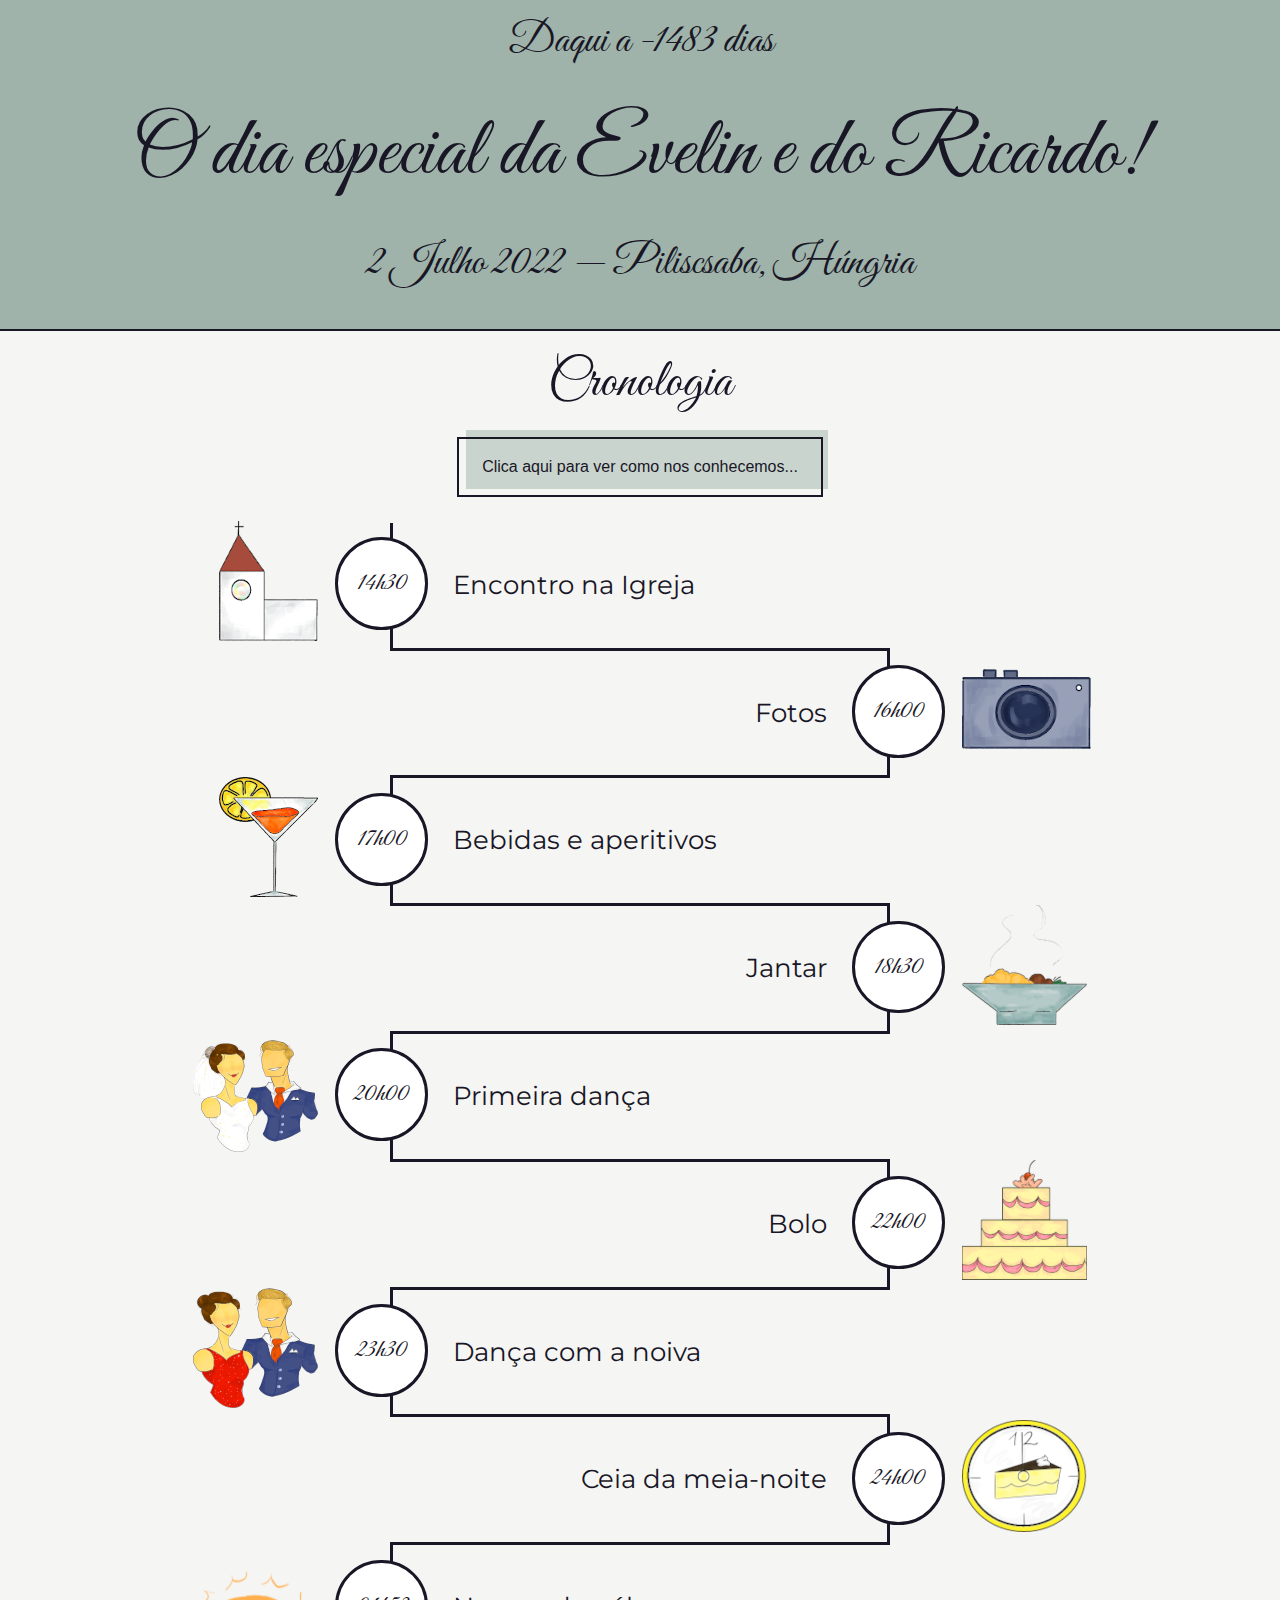
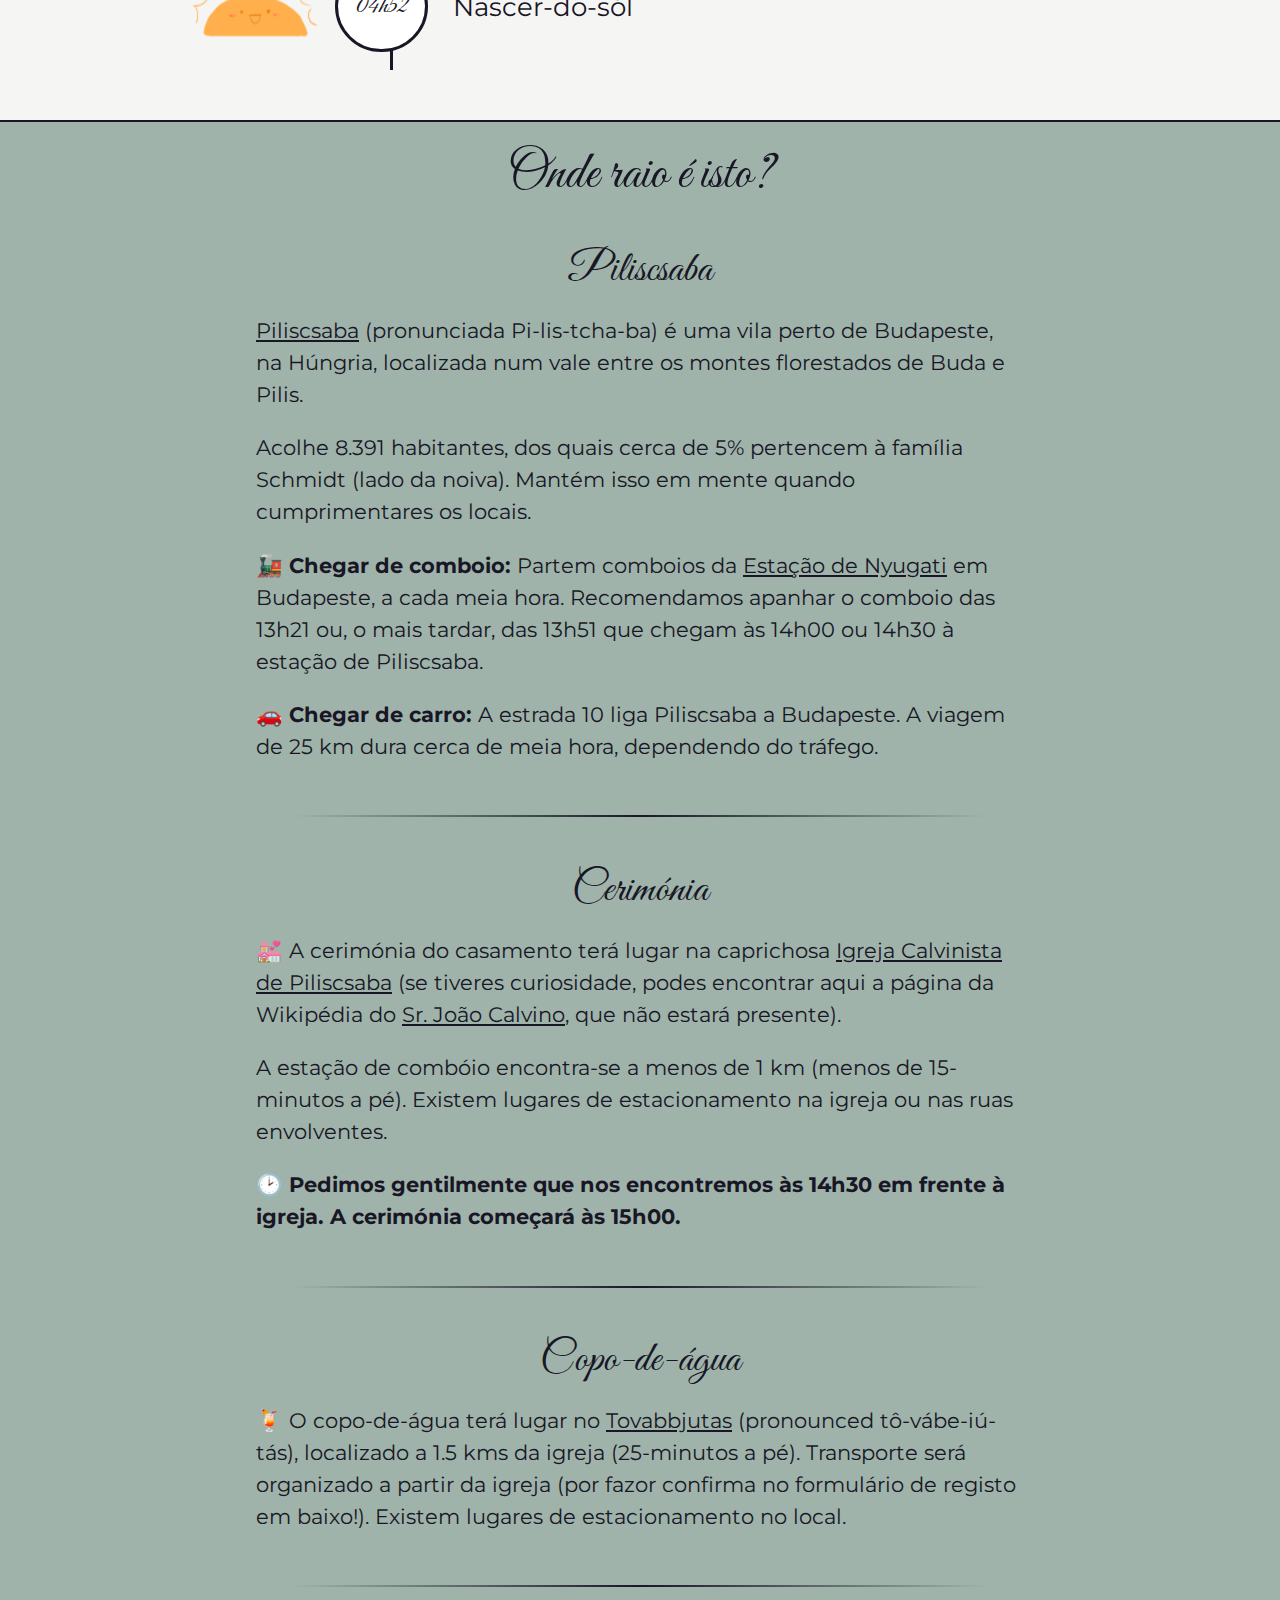
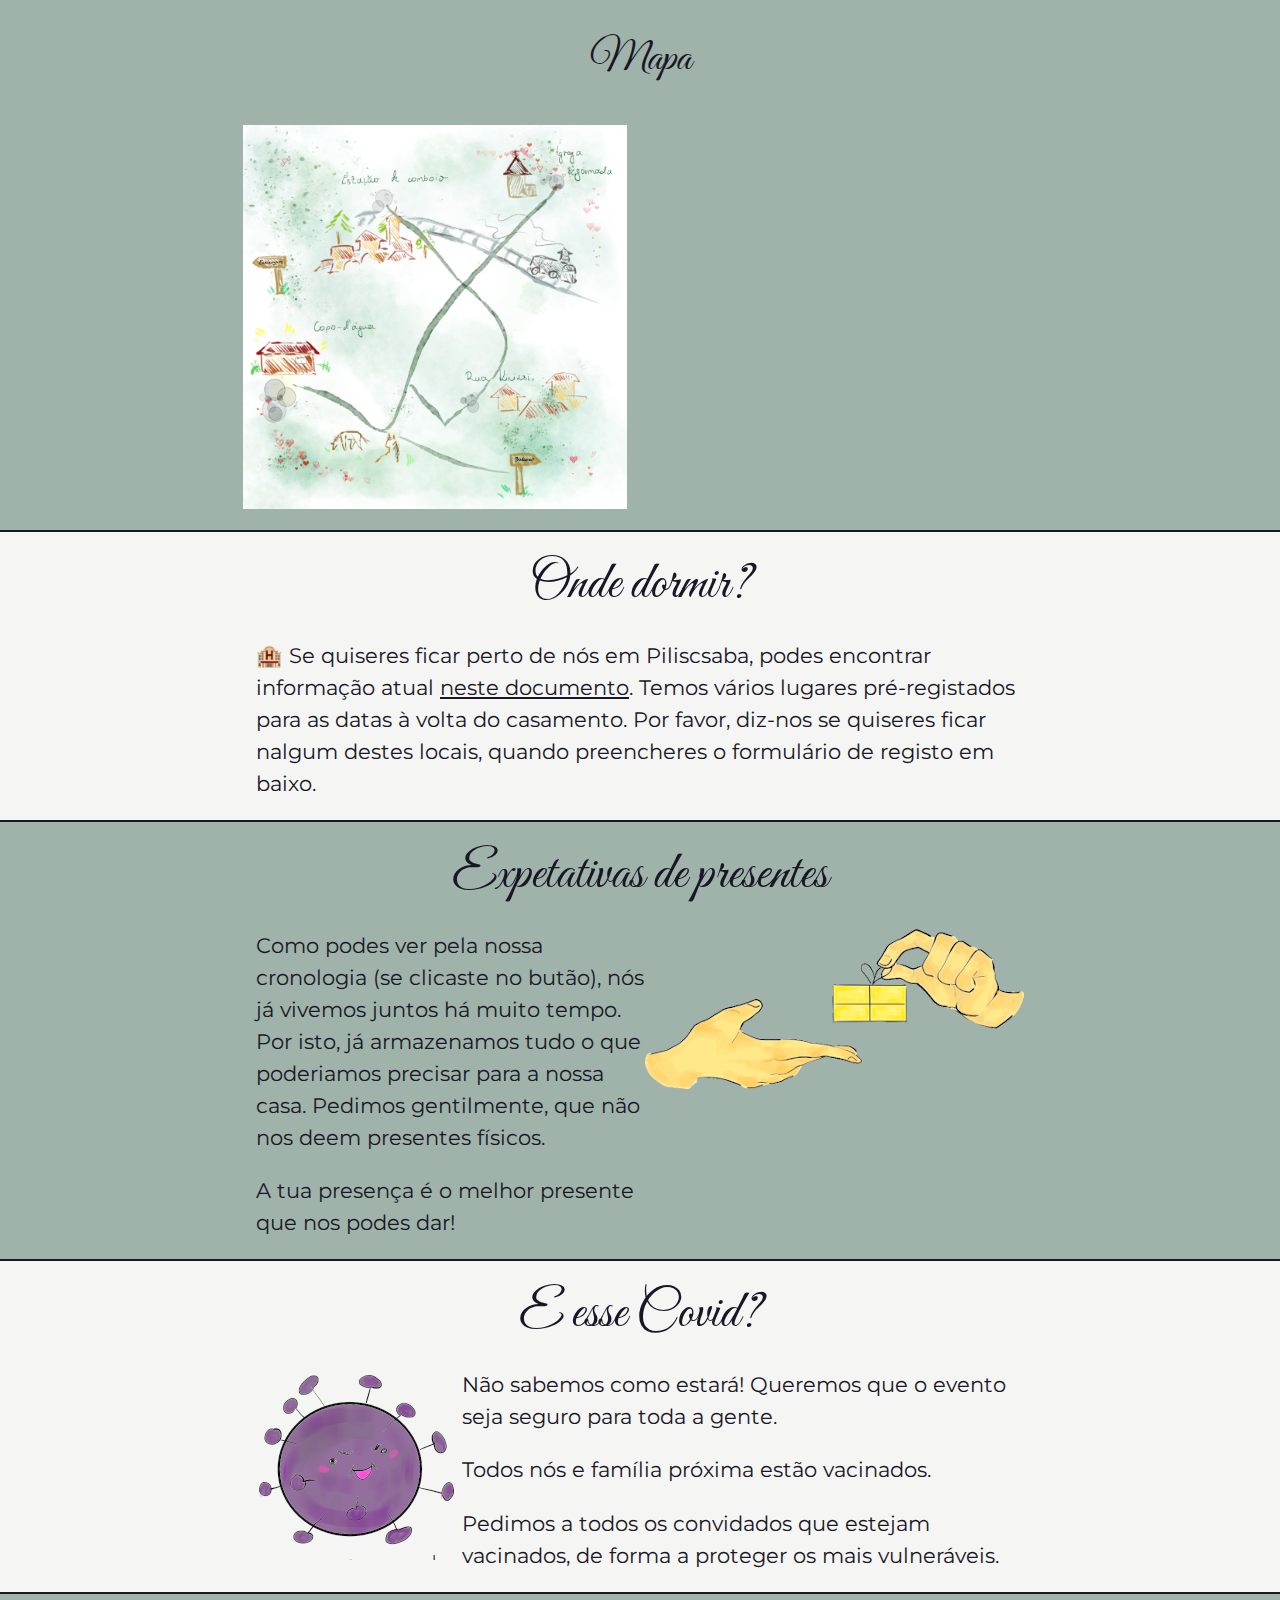
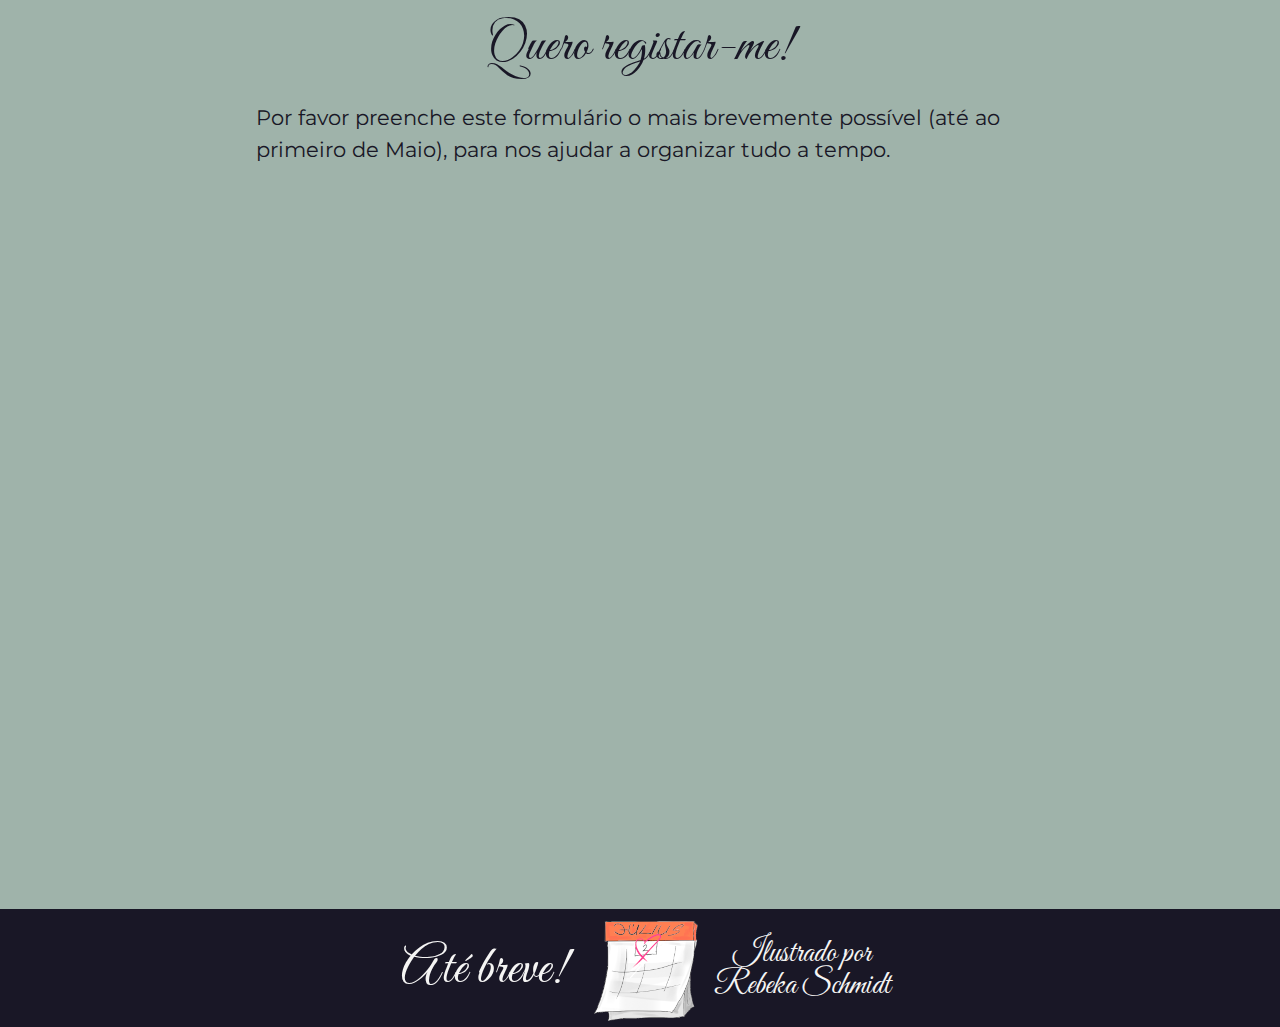
==== casamento.html @ d43195d5 "Add Portuguese version" ====
<!DOCTYPE html>
<html lang="pt">

<head>
  <meta charset="utf-8">
  <meta name="viewport" content="width=device-width, initial-scale=1">
  <title>Evelin & Ricardo</title>
  <link rel="stylesheet" href="style/reset.css">
  <link rel="stylesheet" href="style/style.css">

  <link rel="preconnect" href="https://fonts.googleapis.com">
  <link rel="preconnect" href="https://fonts.gstatic.com" crossorigin>
  <link href="https://fonts.googleapis.com/css2?family=Great+Vibes&family=Montserrat&display=swap" rel="stylesheet">
  <link href="https://fonts.googleapis.com/css2?family=Josefin+Sans&family=Patrick+Hand&display=swap" rel="stylesheet">
  <script type="text/javascript" src="scripts/scripts.js"></script>
</head>

<body>
  <div id="main">
    <section class="green-bg">
      <div id="header">
        <h3>Daqui a <span id="days_left">?</span> dias</h3>
        <h1>O dia especial da Evelin e do Ricardo!</h1>
        <h3>2 Julho 2022 — Piliscsaba, Húngria</h3>
      </div>
    </section>

    <section class="white-bg">
      <h2>Cronologia</h2>

      <div class="timeline separate" id="timeline-past-separate" style="display:none">
        <p>
          <img src="img/icons_baby_pt.png" />
          <span class="date">
            <span class="topspace"></span>
            14.04<br>1994
          </span>
          <span class="who">Ricardo</span> Nasce em Évora
        </p>
        <p>
          <span class="date">
            <span class="topspace"></span>
            18.05<br>1994
          </span>
          <span class="who">Evelin</span> Nasce em Budapeste
          <img src="img/icons_baby_hu.png" />
        </p>
        <p>
          <img src="img/icons_pacifier.png" />
          <span class="time">1997</span>
          <span class="who">Ricardo</span> Chora por mais chuchas
        </p>
        <p>
          <span class="time">1998</span>
          <span class="who">Evelin</span> Muda-se para o outro lado da rua (50m)
          <img src="img/icons_moved_house.png" />
        </p>
        <p>
          <img src="img/icons_mickey.png" />
          <span class="time">1999</span>
          <span class="who">Ricardo</span> Recebe um relógio do Mickey
        </p>
        <p>
          <span class="time">2000</span>
          <span class="who">Evelin</span> Pico da carreira de modelo
          <img src="img/icons_model.png" />
        </p>
        <p>
          <img src="img/icons_moving_truck.png" />
          <span class="time">2006</span>
          <span class="who">Ricardo</span> Muda-se para Albufeira (200 km)
        </p>
        <p>
          <span class="time">2009</span>
          <span class="who">Evelin</span> Escreve histórias de amor
          <img src="img/icons_love_story.png" />
        </p>
        <p>
          <img src="img/icons_book_blue.png" />
          <span class="time">2012</span>
          <span class="who">Ricardo</span> Estuda Psicologia em Lisboa
        </p>
        <p>
          <span class="time">2012</span>
          <span class="who">Evelin</span> Estuda Inglês em Piliscsaba
          <img src="img/icons_book_red.png" />
        </p>
        <p>
          <img src="img/icons_bike.png" />
          <span class="date">
            <span class="topspace"></span>
            Set</br>2014
          </span>
          <span class="who">Ricardo</span> Começa Erasmus em Pádova
        </p>
        <p>
          <span class="date">
            <span class="topspace"></span>
            01.03<br>2015
          </span>
          <span class="who">Evelin</span> Começa Erasmus em Pádova
          <img src="img/icons_pizza.png" />
        </p>
      </div>

      <button onclick="toggle_past_separate()" id="button-toggle-past-separate" class="timeline-button"
        style="display:none">
        Clica aqui para a história das nossas infâncias...
      </button>

      <div class="timeline" id="timeline-past-together" style="display:none">
        <p>
          <img src="img/icons_first_meeting.png" />
            <span class="date"><span class="topspace"></span>
            10.03<br>2015
          </span>
          Primeiro encontro
        </p>
        <p>
          <span class="date">
            <span class="topspace"></span>
            24.05<br>2015
          </span>
          Primeiro beijo
          <img src="img/icons_kiss.png" />
        </p>
        <p>
          <img src="img/icons_holding_hands.png" />
          <span class="date">
            <span class="topspace"></span>
            01.06<br>2015
          </span>
          Começam a namorar
        </p>
        <p>
          <span class="date">
            <span class="topspace"></span>
            21.08<br>2017
          </span>
          Vivem juntos em Portugal
          <img src="img/icons_flag_pt.png" />
        </p>
        <p>
          <img src="img/icons_flag_hu.png" />
          <span class="date">
            <span class="topspace"></span>
            10.07<br>2018
          </span>
          Vivem juntos na Húngria
        </p>
        <p>
          <span class="date">
            <span class="topspace"></span>
            26.09<br>2021
          </span>
          Noivado
          <img src="img/icons_engagement_ring.png" />
        </p>
        <p>
          <img src="img/icons_wedding.png" />
          <span class="date">
            <span class="topspace"></span>
            02.07<br>2022
          </span>
          Casamento!
        </p>
      </div>

      <button onclick="toggle_past_together()" id="button-toggle-past-together" class="timeline-button">
        Clica aqui para ver como nos conhecemos...
      </button>

      <div class="timeline">
        <p>
          <img src="img/icons_church.png" />
          <span class="time">14h30</span>
          Encontro na Igreja
        </p>
        <p>
          <span class="time">16h00</span>
          Fotos
          <img src="img/icons_camera.png" />
        </p>
        <p>
          <img src="img/icons_cocktail.png" />
          <span class="time">17h00</span>
          Bebidas e aperitivos
        </p>
        <p>
          <span class="time">18h30</span>
          Jantar
          <img src="img/icons_dinner.png" />
        </p>
        <p>
          <img src="img/icons_bridedance.png" />
          <span class="time">20h00</span>
          Primeira dança
        </p>
        <p>
          <span class="time">22h00</span>
          Bolo
          <img src="img/icons_cake.png" />
        </p>
        <p>
          <span class="time">23h30</span>
          Dança com a noiva
          <img src="img/icons_party.png" />
        </p>
        <p>
          <img src="img/icons_midnight_dinner.png" />
          <span class="time">24h00</span>
          Ceia da meia-noite
        </p>
        <p>
          <span class="time">04h52</span>
          Nascer-do-sól
          <img src="img/icons_sunrise.png" />
        </p>
      </div>
      <!-- <button class="timeline-button">To be continued...</button> -->
    </section>

    <section class="green-bg">
      <h2>Onde raio é isto?</h2>

      <div class="text-section">
        <h3>Piliscsaba</h3>
        <p>
          <a href="https://goo.gl/maps/4tEGDiPXZ2KEx7yF9" target="_blank">Piliscsaba</a> (pronunciada Pi-lis-tcha-ba) é uma vila perto de Budapeste, na Húngria, localizada num vale entre os montes florestados de Buda e Pilis.
        </p>
        <p>
          Acolhe 8.391 habitantes, dos quais cerca de 5% pertencem à família Schmidt (lado da noiva). Mantém isso em mente quando cumprimentares os locais.
        </p>
        <p>
          <b>🚂 Chegar de comboio:</b> Partem comboios da <a href="https://goo.gl/maps/yG6XKpPhH8qQevio7"
            target="_blank">Estação de Nyugati</a> em
            Budapeste, a cada meia hora. Recomendamos apanhar o comboio das 13h21 ou, o mais tardar, das 13h51
           que chegam às 14h00 ou 14h30 à estação de Piliscsaba.
        </p>
        <p>
          <b>🚗 Chegar de carro:</b> A estrada 10 liga Piliscsaba a Budapeste. A viagem de 25 km dura cerca de meia hora, dependendo do tráfego.
        </p>

        <div class="divider div-transparent"></div>

        <h3>Cerimónia</h3>
        <p>
          💒 A cerimónia do casamento terá lugar na caprichosa <a href="https://goo.gl/maps/huHSWEjPabPDJrN38"
            target="_blank">Igreja Calvinista de Piliscsaba</a> (se tiveres curiosidade, podes encontrar aqui a página da Wikipédia do <a
            href="https://pt.wikipedia.org/wiki/Jo%C3%A3o_Calvino" target="_blank">Sr. João Calvino</a>, que não estará presente).
        </p>
        <p>
          A estação de combóio encontra-se a menos de 1 km (menos de 15-minutos a pé). Existem lugares de estacionamento na igreja ou nas ruas envolventes.
        </p>
        <p>
          🕑 <b>Pedimos gentilmente que nos encontremos às  14h30 em frente à igreja. A cerimónia começará às 15h00.</b>
        </p>

        <div class="divider div-transparent"></div>

        <h3>Copo-de-água</h3>
        <p>
          🍹 O copo-de-água terá lugar no <a href="https://goo.gl/maps/qTG1D5a1K88z7zmh6"
            target="_blank">Tovabbjutas</a> (pronounced tô-vábe-iú-tás), localizado a 1.5 kms da igreja
          (25-minutos a pé). Transporte será organizado a partir da igreja (por fazor confirma no formulário de registo em baixo!). Existem lugares de estacionamento no local.
        </p>

        <div class="divider div-transparent"></div>
      </div>

      <div>
        <h3>Mapa</h3>
      </div>
      <div id="map-section">
        <img id="map-picture" src="img/map_pt.png">
        <iframe id="map"
          src="https://www.google.com/maps/d/u/0/embed?mid=165ZLt1QoxTKLPthWmpZAUsdu4NRRmrVV&ehbc=2E312F"></iframe>
      </div>
    </section>

    <section class="white-bg">
      <h2>Onde dormir?</h2>
      <div class="text-section">
        <p>
          🏨 Se quiseres ficar perto de nós em Piliscsaba, podes encontrar informação atual <a
            href="https://docs.google.com/document/d/1QhvzmFHe52G3KZaTI9P6nIridWxrXYBQgWcIYpRPBWU/edit?usp=sharing"
            target="_blank">neste documento</a>. Temos vários lugares pré-registados para as datas à volta do casamento. Por favor, diz-nos se quiseres ficar nalgum destes locais, quando preencheres o formulário de registo em baixo.
        </p>
      </div>
    </section>

    <section class="green-bg">
      <h2>Expetativas de presentes</h2>
      <div class="icon-section icon-right">
        <div>
          <p>
            Como podes ver pela nossa cronologia (se clicaste no butão), nós já vivemos juntos há muito tempo. Por isto, já armazenamos tudo o que poderiamos precisar para a nossa casa. Pedimos gentilmente, que não nos deem presentes físicos.
          </p>
          <p>
            A tua presença é o melhor presente que nos podes dar!
          </p>
        </div>
        <div>
          <img src="img/icons_gifts.png" />
        </div>
      </div>
    </section>

    <section class="white-bg">
      <h2>E esse Covid?</h2>
      <div class="icon-section icon-left">
        <div><img src="img/icons_covid.png" /></div>
        <div>
          <p>
            Não sabemos como estará! Queremos que o evento seja seguro para toda a gente.
          </p>
          <p>
            Todos nós e família próxima estão vacinados.
          </p>
          <p>Pedimos a todos os convidados que estejam vacinados, de forma a proteger os mais vulneráveis.
          </p>
        </div>
      </div>
    </section>

    <section class="green-bg">
      <h2>Quero registar-me!</h2>
      <div class="text-section">
        <p>
          Por favor preenche este formulário o mais brevemente possível (até ao primeiro de Maio), para nos ajudar a organizar tudo a tempo.
        </p>
      </div>
      <iframe
        src="https://docs.google.com/forms/d/e/1FAIpQLSdufvWm9SEqg1KZkqWVeqmjtZm2j9wiR8TFd7XfjGUxln3y4A/viewform?embedded=true"
        width="100%" height="720" frameborder="0" marginheight="0" marginwidth="0">A carregar...</iframe>
    </section>

    <section class="black-bg">
      <div class="icon-section icon-left icon-center">
        <div>
          <h2>Até breve!</h2>
        </div>
        <div><img src="img/icons_calendar.png" /></div>
        <h4>Ilustrado por<br>Rebeka Schmidt</h4>
      </div>
    </section>
  </div>
</body>
<script>set_date()</script>
</html>
---- style/style.css ----
html {
    scrollbar-color: #191726 #9fb3aa;
}

body {
    background-color: #f5f5f4;
    font-family: 'Montserrat', sans-serif;
    color: #191726;
    font-size: 16pt;
    /* overflow: hidden; */
}

h1, h2, h3, h4 {
    padding: .5em;
    font-family: 'Great Vibes', cursive;
    text-align: center;
}

/* h4, h5, h6 {
    font-family: 'Montserrat', sans-serif;
    text-align: center;
} */

h1 {
    font-size: 4em;
}

h2 {
    font-size: 2.5em;
}

h3 {
    font-size: 2em;
}

h4 {
    font-size: 1.5em;
}

p {
    line-height: 1.5em;
    font-size: 1em;
    padding-bottom: 1em;
}

@media screen and (max-width: 1000px) and (orientation: portrait){
    /* body{
        font-size: 16pt;
    } */
    h1 {
        font-size: 2.5em;
        padding: 0.2em;
    }
    
    h2 {
        font-size: 2em;
    }
    
    h3 {
        font-size: 1.3em;
    }

    p {
        font-size: 0.8em;
    }
}


a {
    color: #191726;
}

/* Colors */
/* :root {
    --black: #191726;
    --white: #f5f5f4;
    --green: #9FB3AA;
} */

.green-bg, .white-bg, .black-bg{
    /* padding: 1em 0; */
    /* margin: 1em 0; */
    border-bottom: solid 2px #191726;
    position: relative;
    z-index: 0;
}

.green-bg{
    background-color: #9FB3AA;    
}

.white-bg{
    background-color: #f5f5f4;
}

.black-bg{
    color: #f5f5f4;
    background-color: #191726;
    padding-top: 5px;
    /* border-top: solid 2px #f5f5f4; */
}

.black-bg a {
    color: #f5f5f4;
}

#header {
    padding-bottom: 1em;
}

#header h1 {
    padding: .3em;
}

#calendar {
    display: block;
    margin: auto;
}

.timeline {
  /* min-width: 60vw; */
  max-width: 500px;
  margin: auto;
  padding-top: 1em;
  margin-bottom: 50px;
  font-size: 1.2em;
}


.timeline ul{
    display: inline-block;
    text-align: left;
}

.timeline p {
  font-size: 1em;
  line-height: 1.75em;
  border-top: 3px #191726 solid ;
  /* max-width: 500px; */
  /* border-image: linear-gradient(to right, var(--black) 0%, #550818 100%); */
  /* border-image-slice: 1; */
  border-width: 3px;
  padding: 40px 60px;
  position: relative;
}

.timeline.separate p {
    border-top: 3px solid;
    border-image: linear-gradient(to right, #191726 0%, #f5f5f4 30%, #f5f5f4 70%, #191726 100%);
    border-image-slice: 1;
}

@media screen and (max-width: 800px) and (orientation: portrait){
    .timeline {
        max-width: 50vw;
    }
    .timeline img{
        max-width: 15vw;
    }

    .timeline p {
        font-size: .6em;
        line-height: 1em;
    }
}

.timeline .who {
    display: block;
    font-size: .7em;
    line-height: 20px;
    margin-top: -18px;
}

/* //numbers */
.timeline .time,
.timeline .date {
    position: absolute;
    margin-top: -1em;
    border-radius: 50%;
    padding: 5px;
    height: 3em;
    width: 3em;
    text-align: center;
    line-height: 3em;
    background-color: white;
    border: solid 3px #191726;
    font-size: 1em;
    font-family: 'Great Vibes', cursive;
}

.timeline .date{
    line-height: 1.1em;
}

.topspace {
    display: block;
    height: 0.4em;
}

/* //odd number borders */
.timeline p:nth-child(odd) {
    text-align: left;
    border-left: 3px solid;
    padding-right: 0;
}

.timeline p:nth-child(odd) .time,
.timeline p:nth-child(odd) .date {
    right: 100%; 
    margin-right: -35px;
    border-color: #191726;
}
.timeline p:nth-child(odd) img {
    position:absolute;
    right: 115%;
    bottom: 5%;
}

/* //even number borders */
.timeline p:nth-child(even) {
  border-right: 3px solid;
  padding-left: 0;
  text-align: right;
}

.timeline p:nth-child(even) img {
    position:absolute;
    left: 115%;
    bottom: 5%;
}

.timeline p:nth-child(even) .time,
.timeline p:nth-child(even) .date {
    left: 100%; 
    margin-left: -35px;
}

/* //handle first and last entries */
#main .timeline p:first-child {
  border-top: 0;
  border-top-right-radius:0;
  border-top-left-radius:0;
}

#main .timeline p:last-child {
  border-bottom-right-radius:0;
  border-bottom-left-radius:0;
}


.timeline-button {
    display: block;
    margin: 0 auto;
    background-color: transparent;
    border: 2px solid #191726;
    box-sizing: border-box;
    color: #191726;
    /* font-family: 'Great Vibes', cursive; */
    /* font-family: 'Montserrat', sans-serif; */
    font-size: 16px;
    /* font-weight: 700; */
    line-height: 24px;
    padding: 16px 23px;
    position: relative;
    cursor: pointer;
    /* text-decoration: none; */
    /* z-index: 1; */
}
  
 
.timeline-button::before {
    background-color: #9FB3AA;
    opacity: 50%;
    content: "";
    height: calc(100% + 3px);
    position: absolute;
    right: -7px;
    top: -9px;
    transition: opacity 300ms ease-in;
    width: 100%;
    z-index: -1;
}

.timeline-button:hover:before {
    opacity: 100%;
}

/* @media (min-width: 768px) {
    .timeline-button {
        padding: 16px 32px;
    }
} */


.text-section {
    /* display: flex;
    flex-direction: row; */
    margin: 0 20vw;
    /* max-width: 800px; */
    
}

#map-section {
    display: flex;
    flex-direction: row;
    flex-wrap: wrap;
    justify-content: center;
    padding-top: 1em;
}

#map, #map-picture{
    width: 30vw;
    height: 30vw;
    min-width: 300px;
    min-height: 300px;
    margin: 0 1vw;
    padding-bottom: 1em;
}

.icon-section {
    display: flex;
    flex-direction: row;
    flex-wrap: nowrap;
    margin: 0 20vw;
}

.icon-center {
    justify-content: center;
    align-items: center;
}

@media screen and (max-width: 800px) and (orientation: portrait){
    .text-section {
        margin: 0 10vw;
    }

    .icon-section {
        align-items:center;
        margin: 0 10vw;
    }

    .icon-section.icon-left{
        flex-direction: column;

    }
    .icon-section.icon-right{
        flex-direction: column-reverse;

    }

    .icon-section img{
        max-width: 70vw;
    }

    #map-picture {
        max-width: 80vw;
    } 
}


.divider {
	position: relative;
	/* margin-top: 90px; */
	height: 1px;
    padding: 1.5em;
}

.div-transparent::before {
	content: "";
	position: absolute;
	left: 5%;
	right: 5%;
	width: 90%;
	height: 2px;
	background-image: linear-gradient(to right, transparent, #191726, transparent);
}
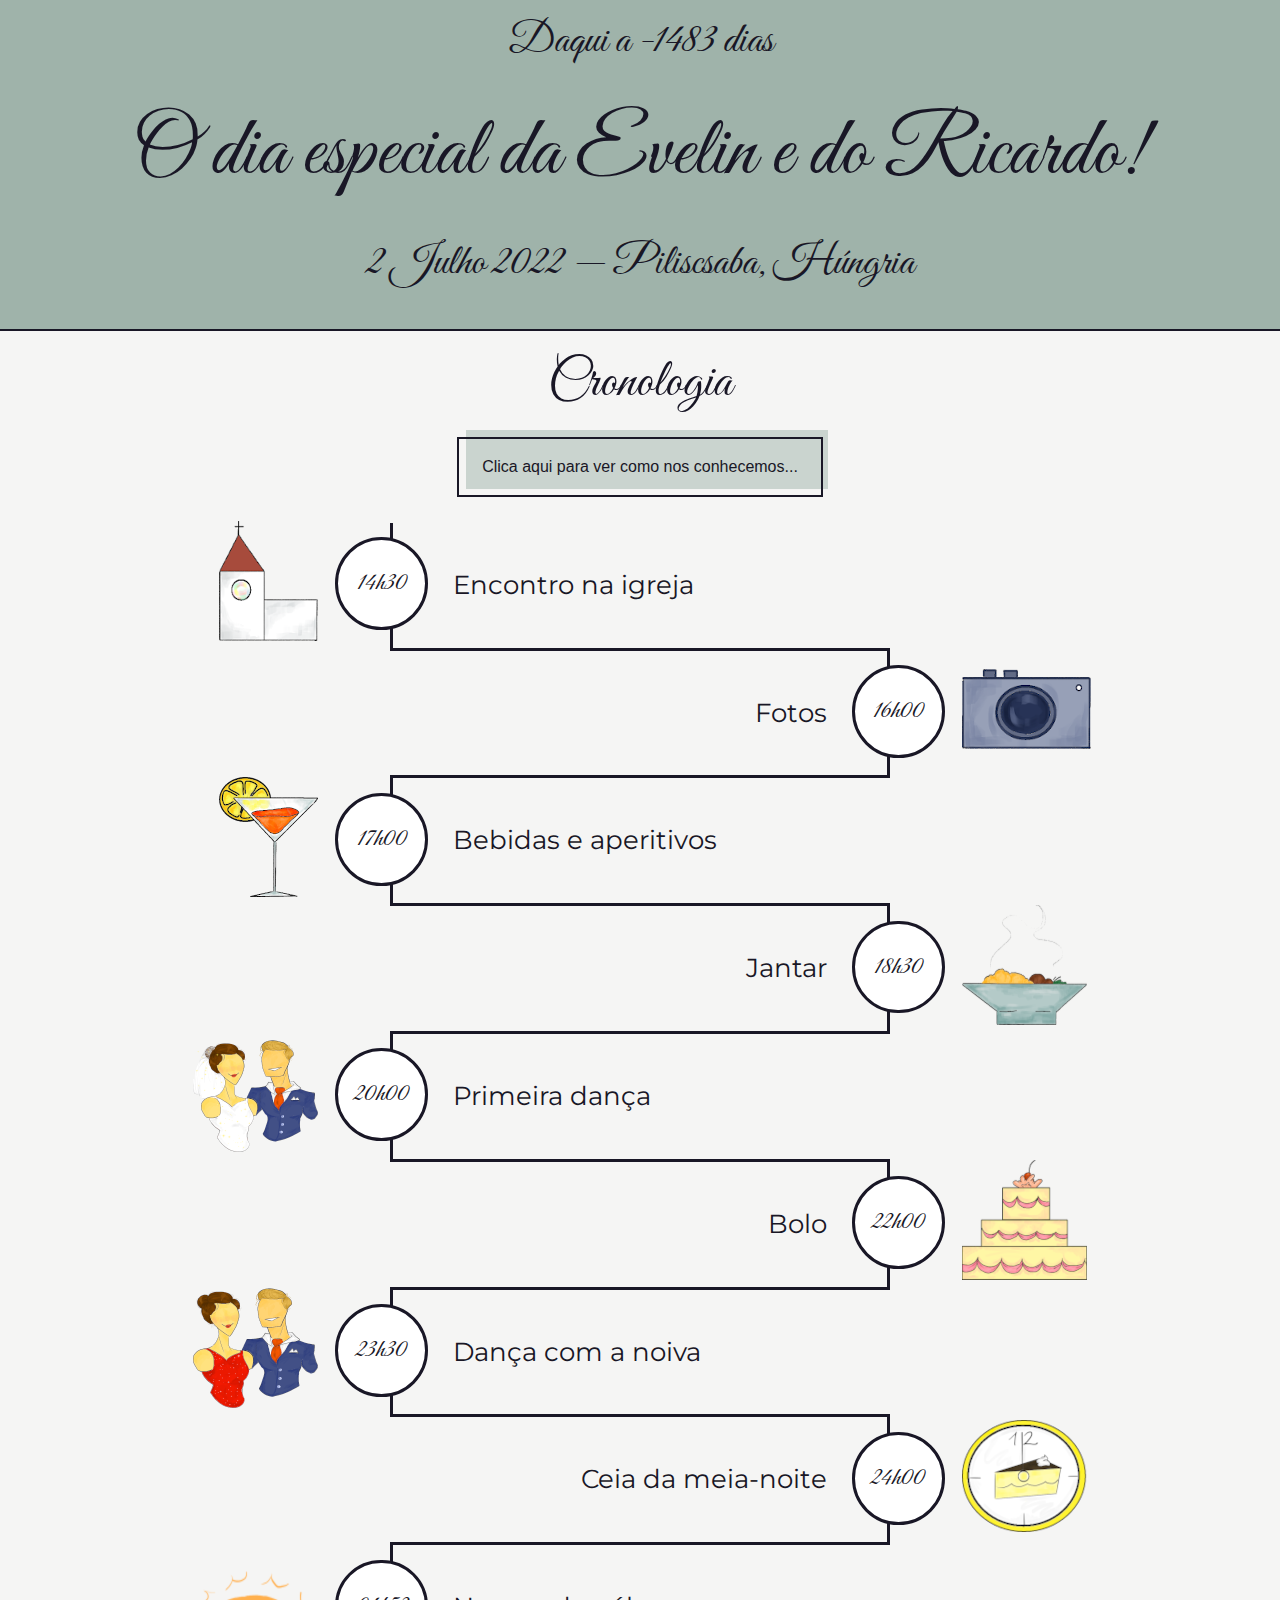
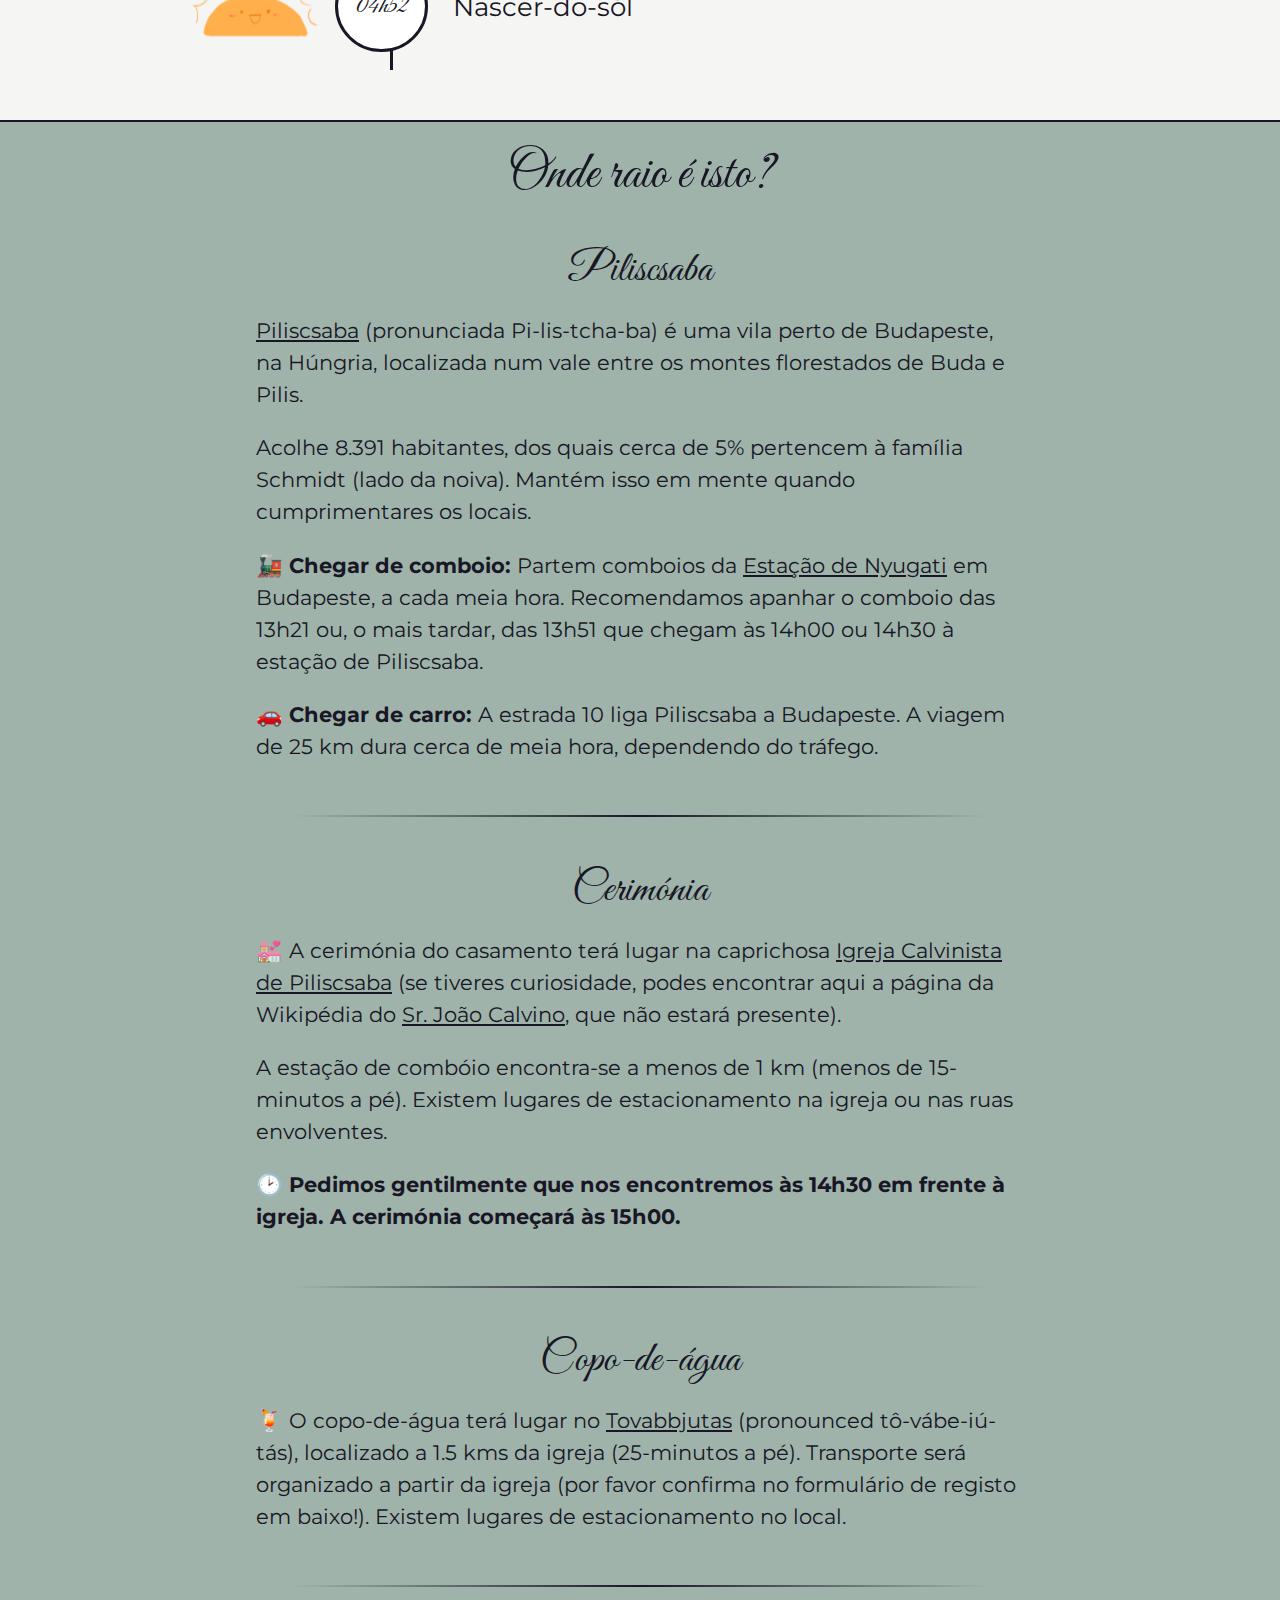
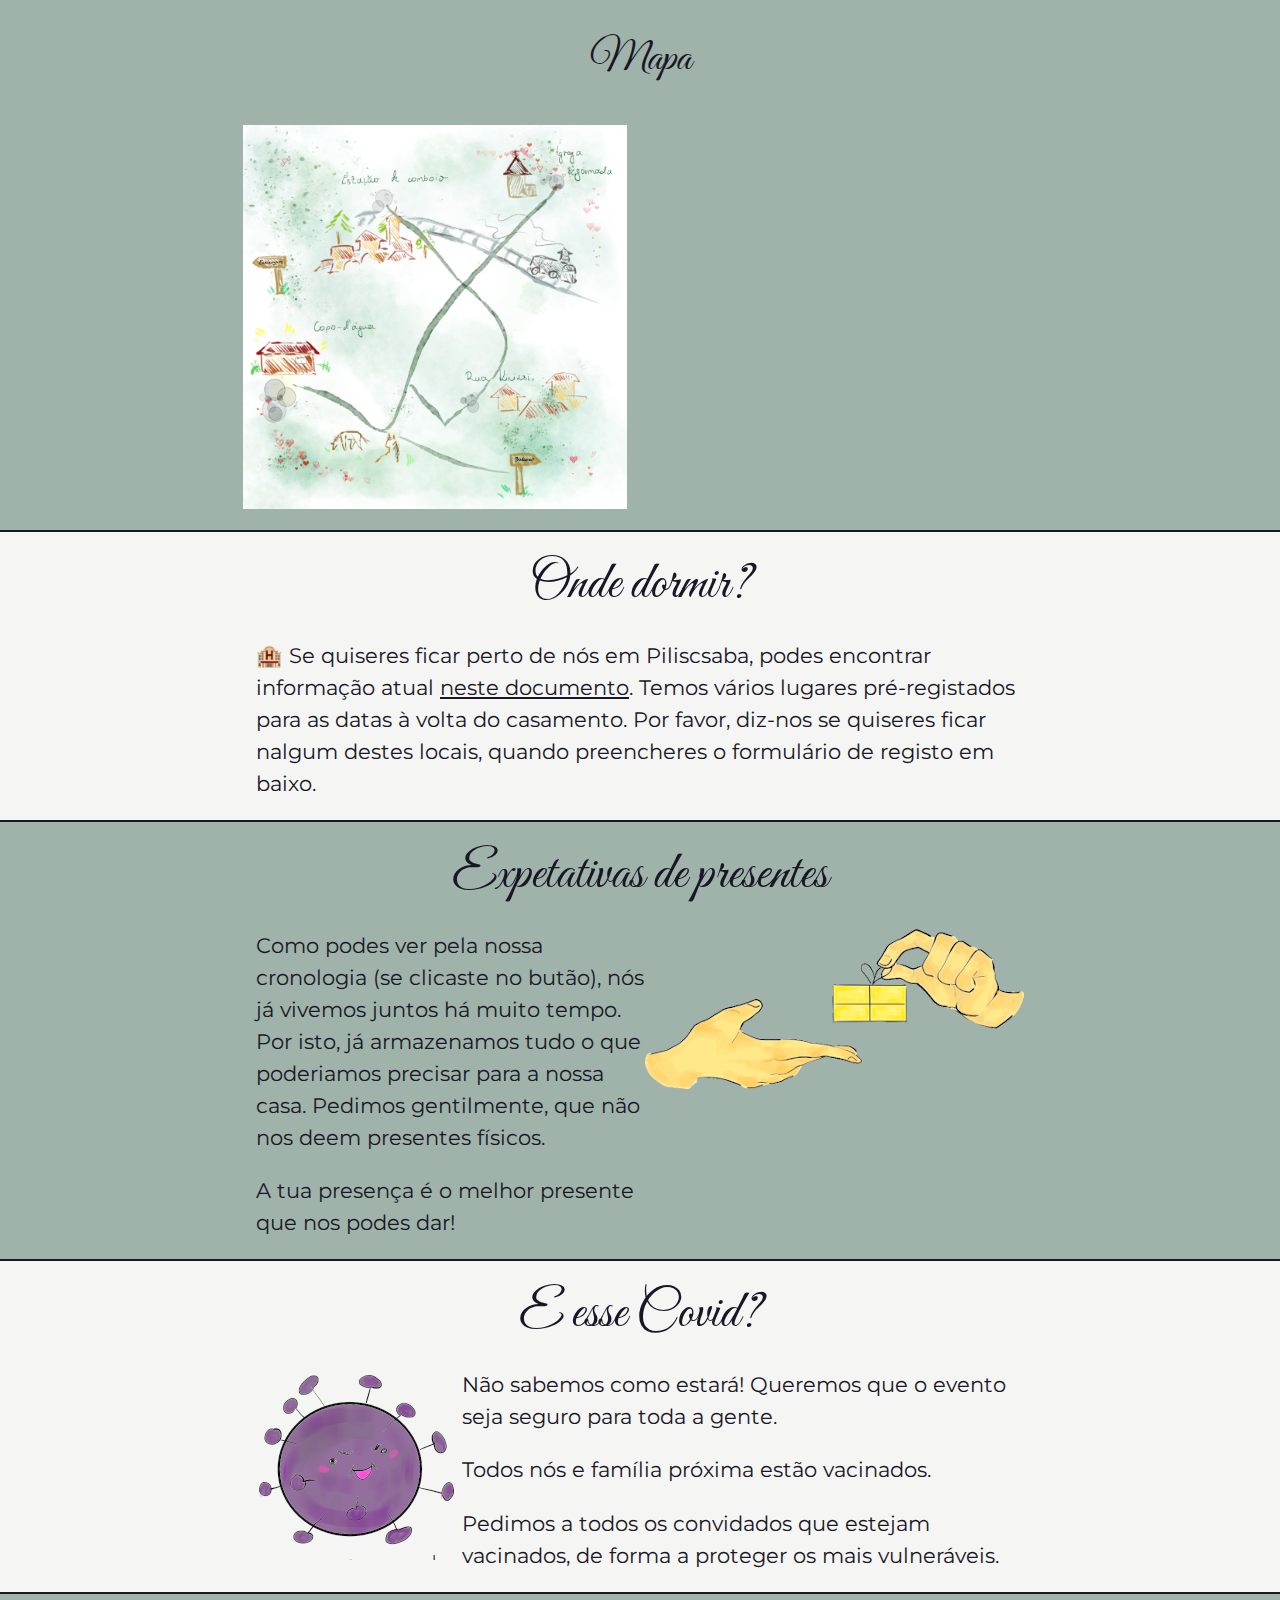
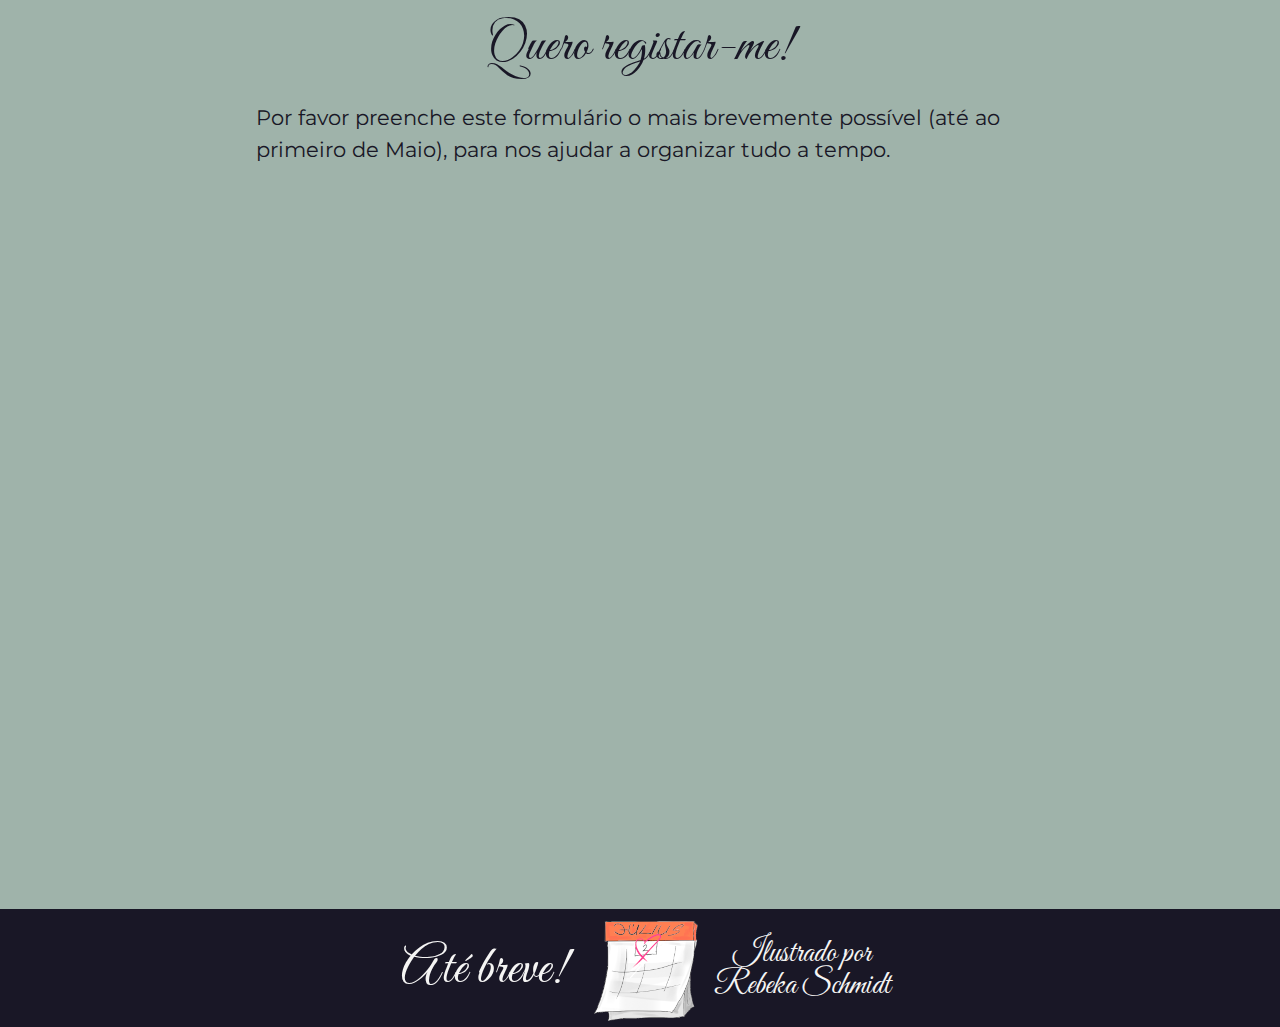
==== commit d54d7078: "Fix typo" ====
--- a/casamento.html
+++ b/casamento.html
@@ -174,7 +174,7 @@
         <p>
           <img src="img/icons_church.png" />
           <span class="time">14h30</span>
-          Encontro na Igreja
+          Encontro na igreja
         </p>
         <p>
           <span class="time">16h00</span>
@@ -262,7 +262,7 @@
         <p>
           🍹 O copo-de-água terá lugar no <a href="https://goo.gl/maps/qTG1D5a1K88z7zmh6"
             target="_blank">Tovabbjutas</a> (pronounced tô-vábe-iú-tás), localizado a 1.5 kms da igreja
-          (25-minutos a pé). Transporte será organizado a partir da igreja (por fazor confirma no formulário de registo em baixo!). Existem lugares de estacionamento no local.
+          (25-minutos a pé). Transporte será organizado a partir da igreja (por favor confirma no formulário de registo em baixo!). Existem lugares de estacionamento no local.
         </p>
 
         <div class="divider div-transparent"></div>
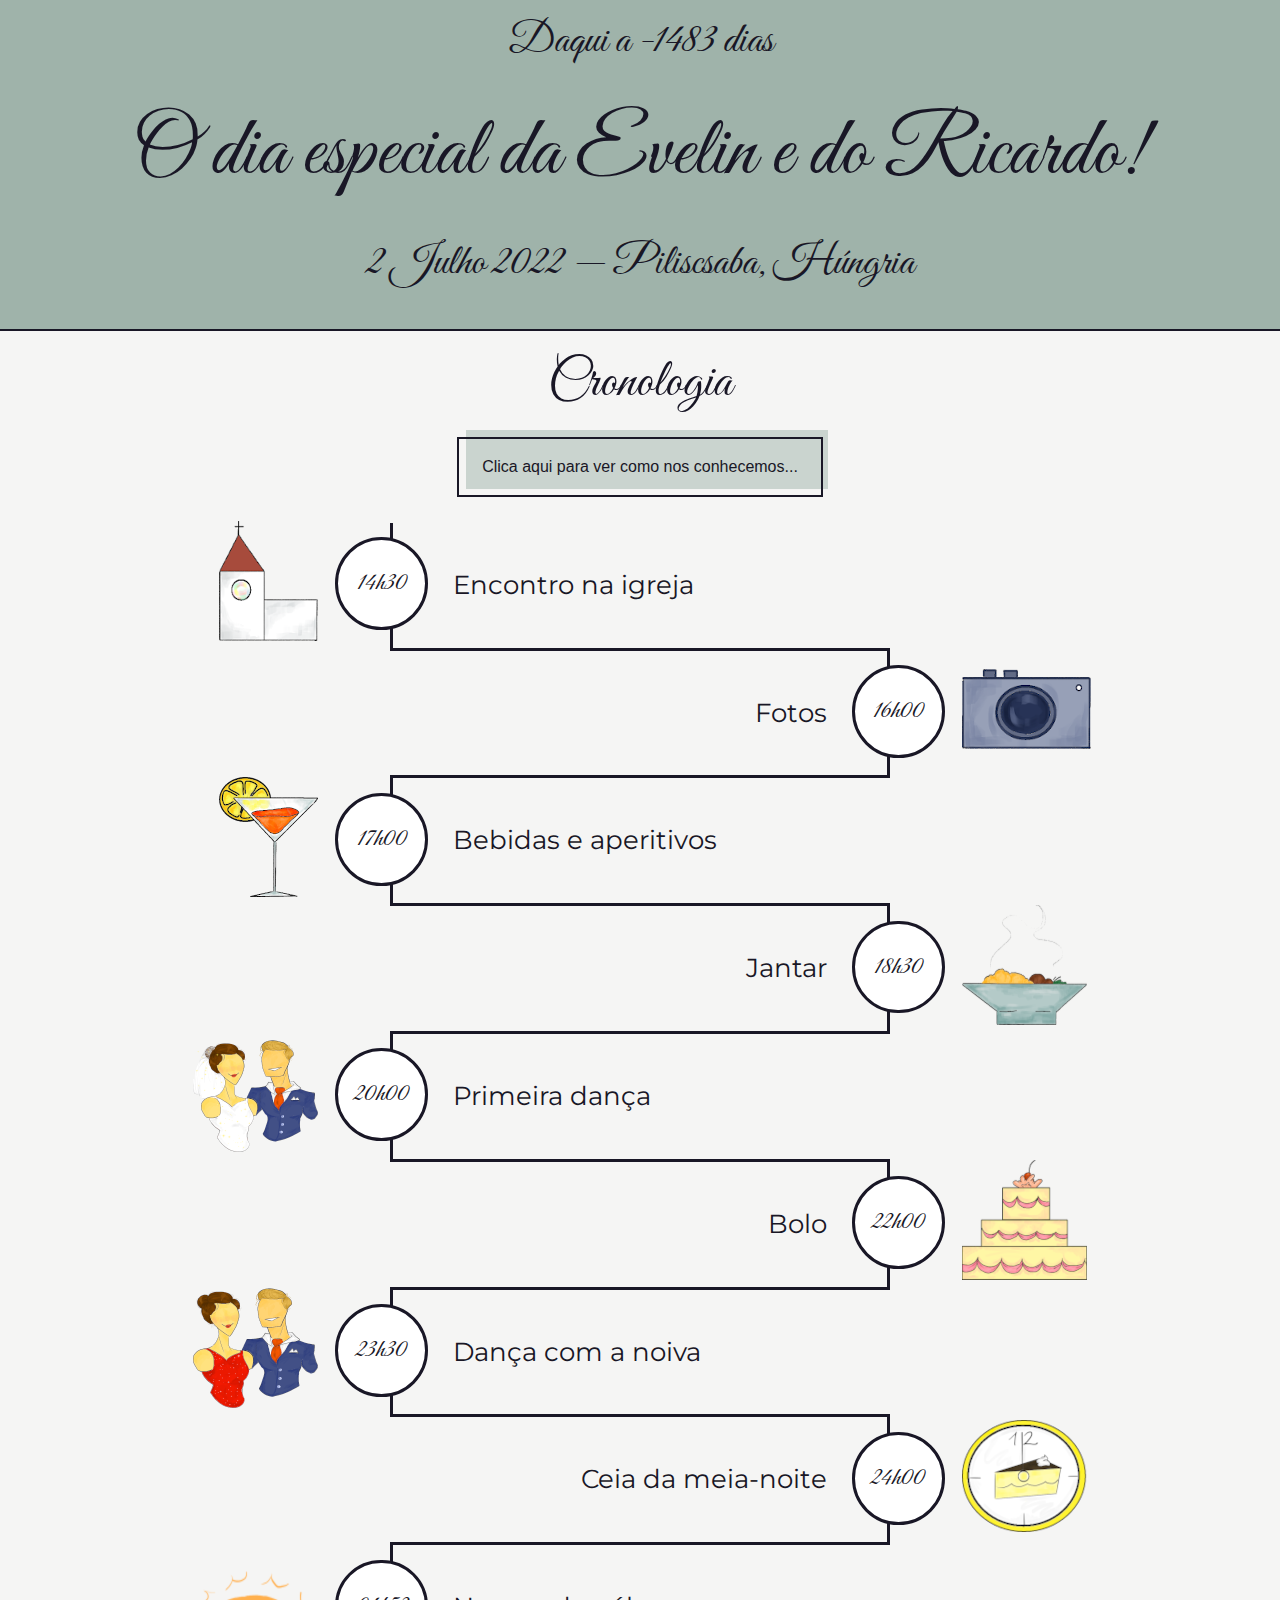
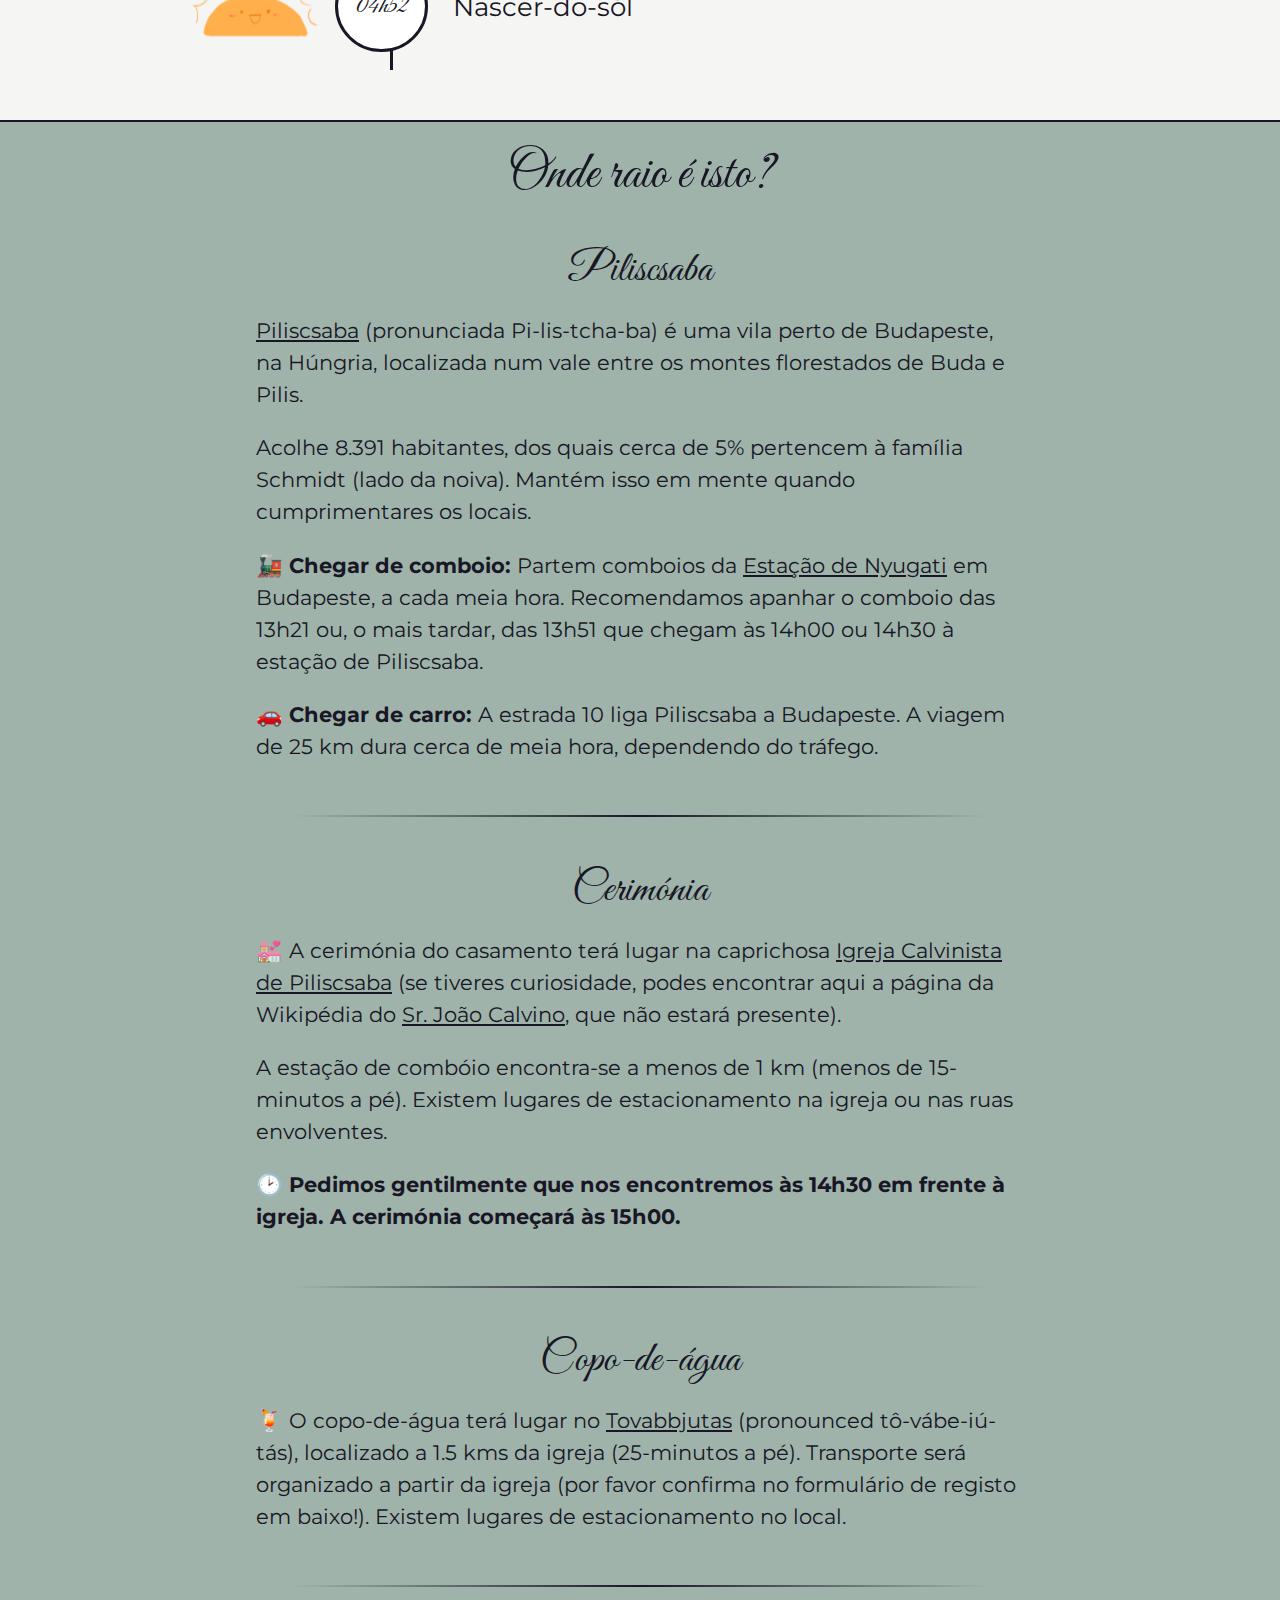
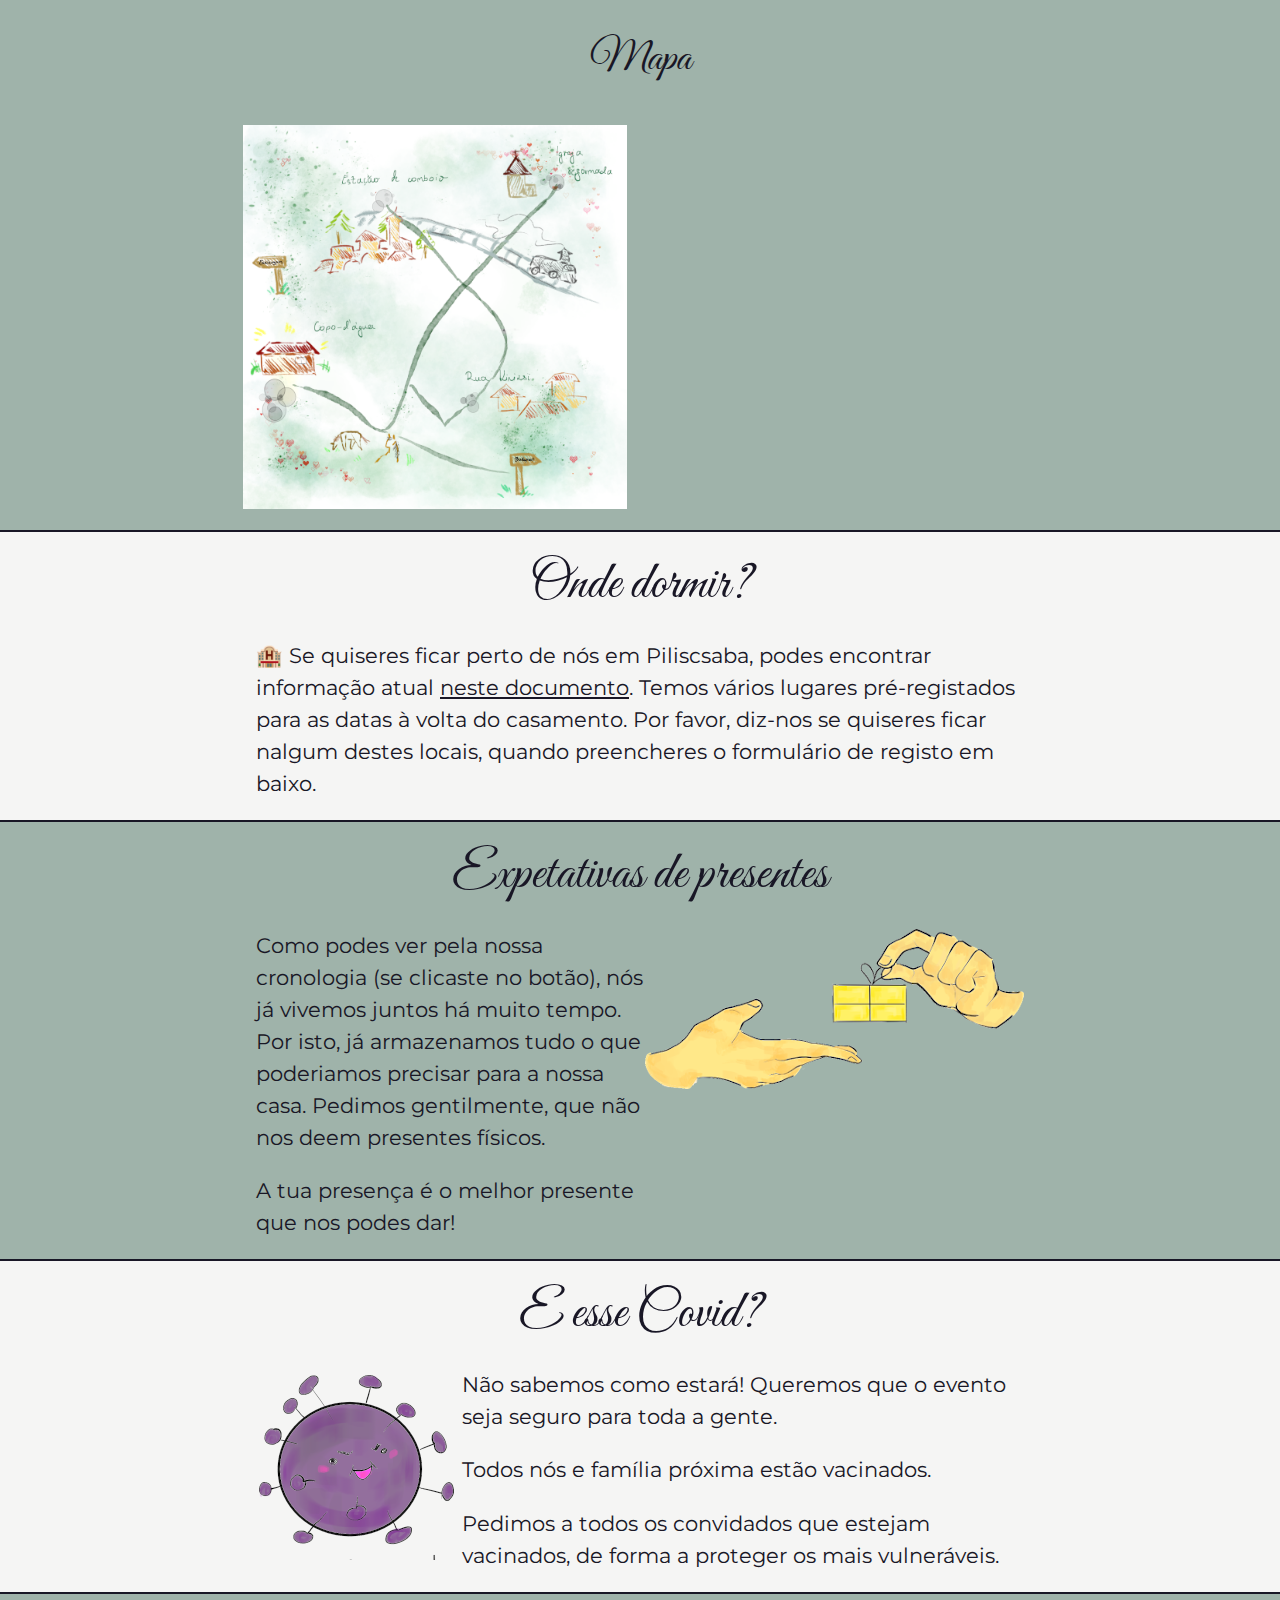
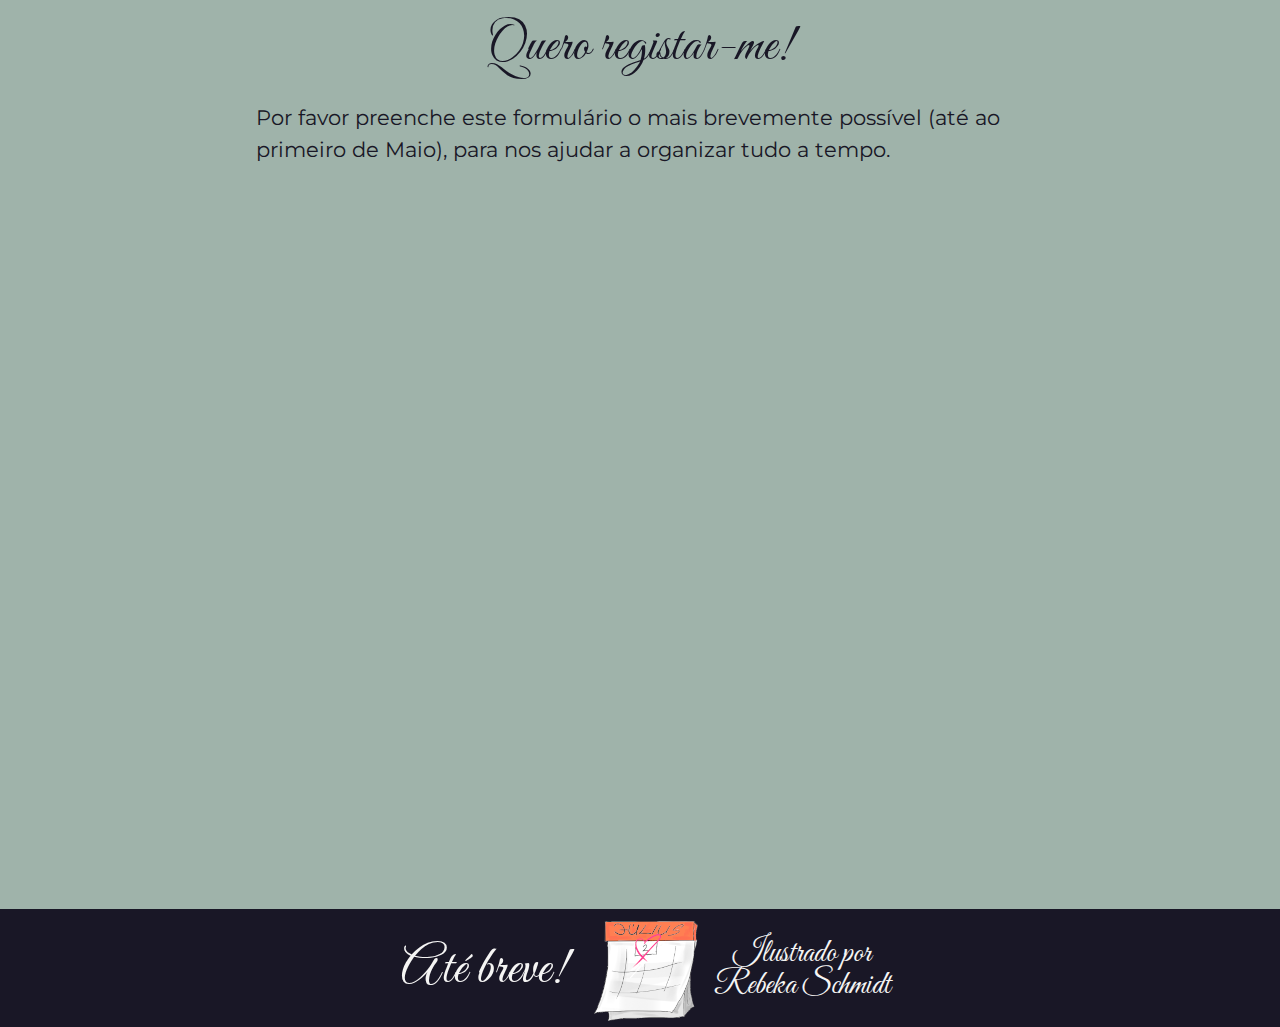
==== commit 4660612b: "Fix typo" ====
--- a/casamento.html
+++ b/casamento.html
@@ -294,7 +294,7 @@
       <div class="icon-section icon-right">
         <div>
           <p>
-            Como podes ver pela nossa cronologia (se clicaste no butão), nós já vivemos juntos há muito tempo. Por isto, já armazenamos tudo o que poderiamos precisar para a nossa casa. Pedimos gentilmente, que não nos deem presentes físicos.
+            Como podes ver pela nossa cronologia (se clicaste no botão), nós já vivemos juntos há muito tempo. Por isto, já armazenamos tudo o que poderiamos precisar para a nossa casa. Pedimos gentilmente, que não nos deem presentes físicos.
           </p>
           <p>
             A tua presença é o melhor presente que nos podes dar!
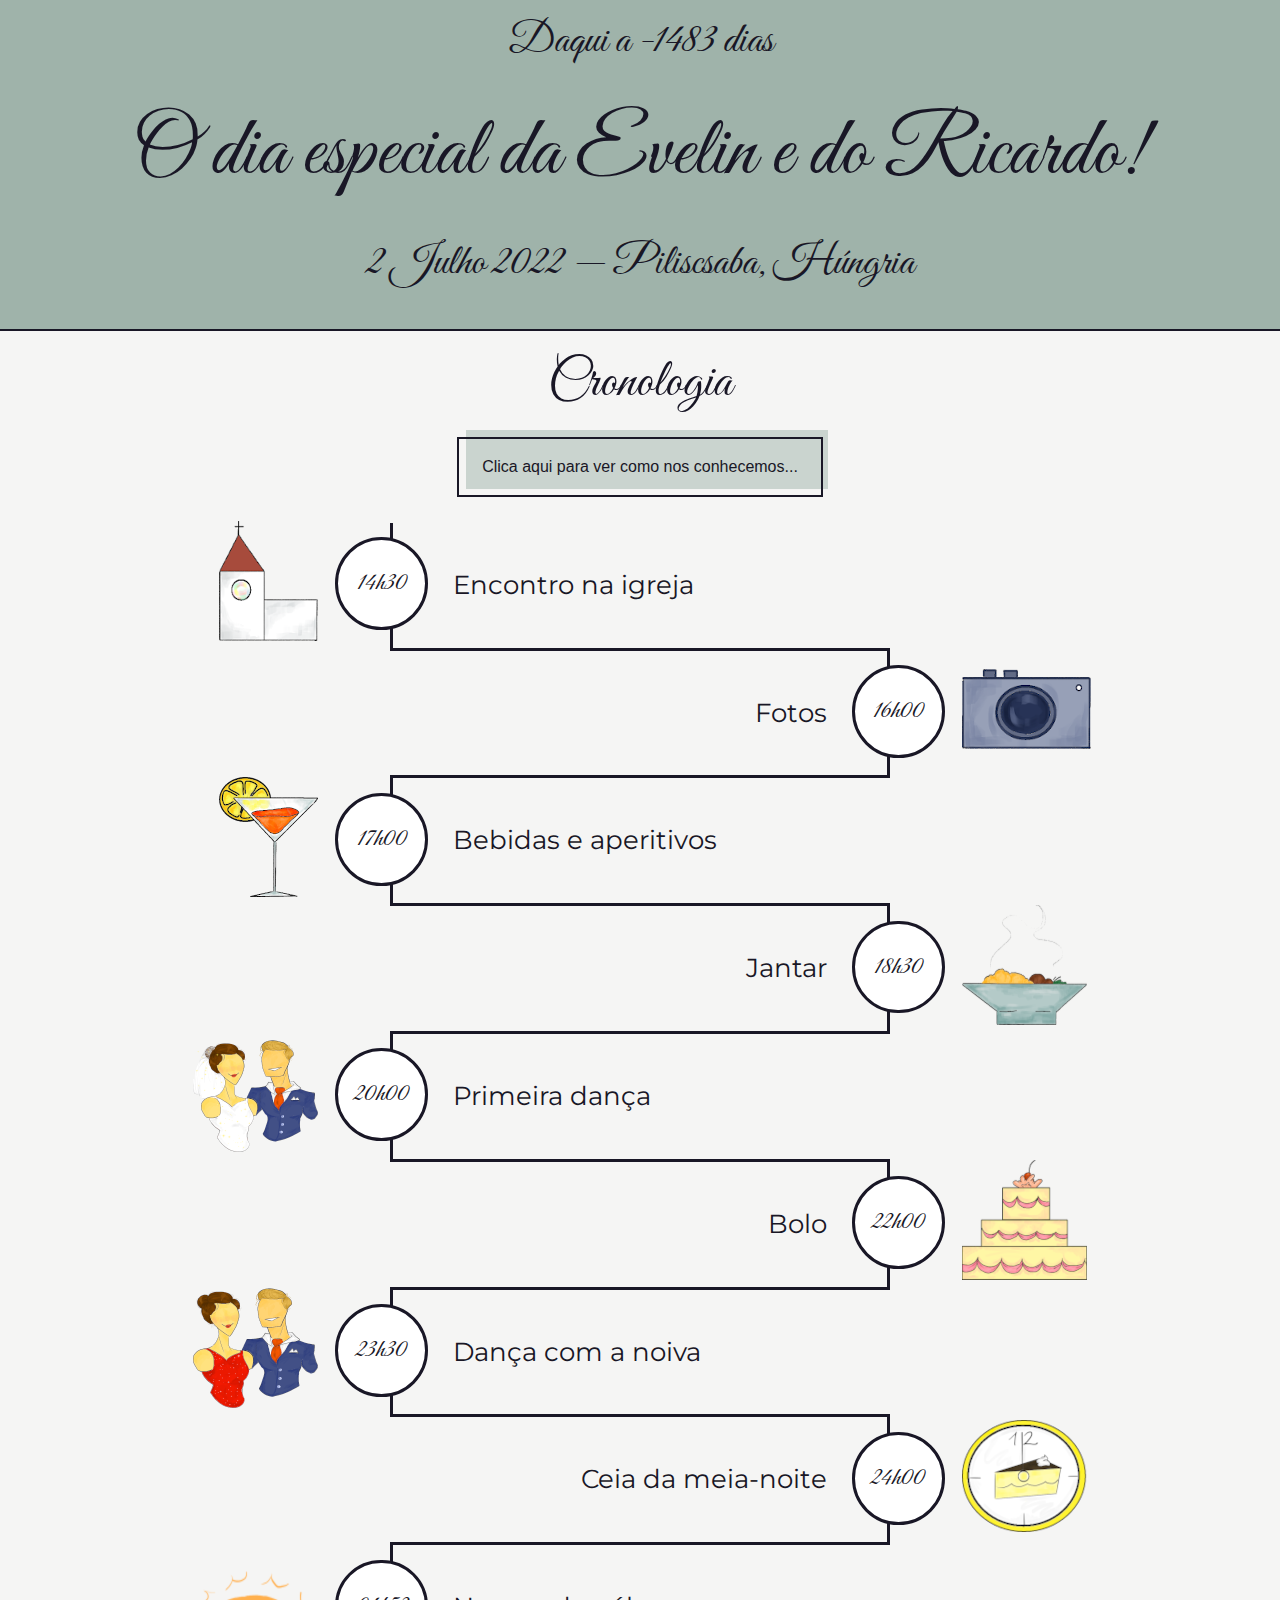
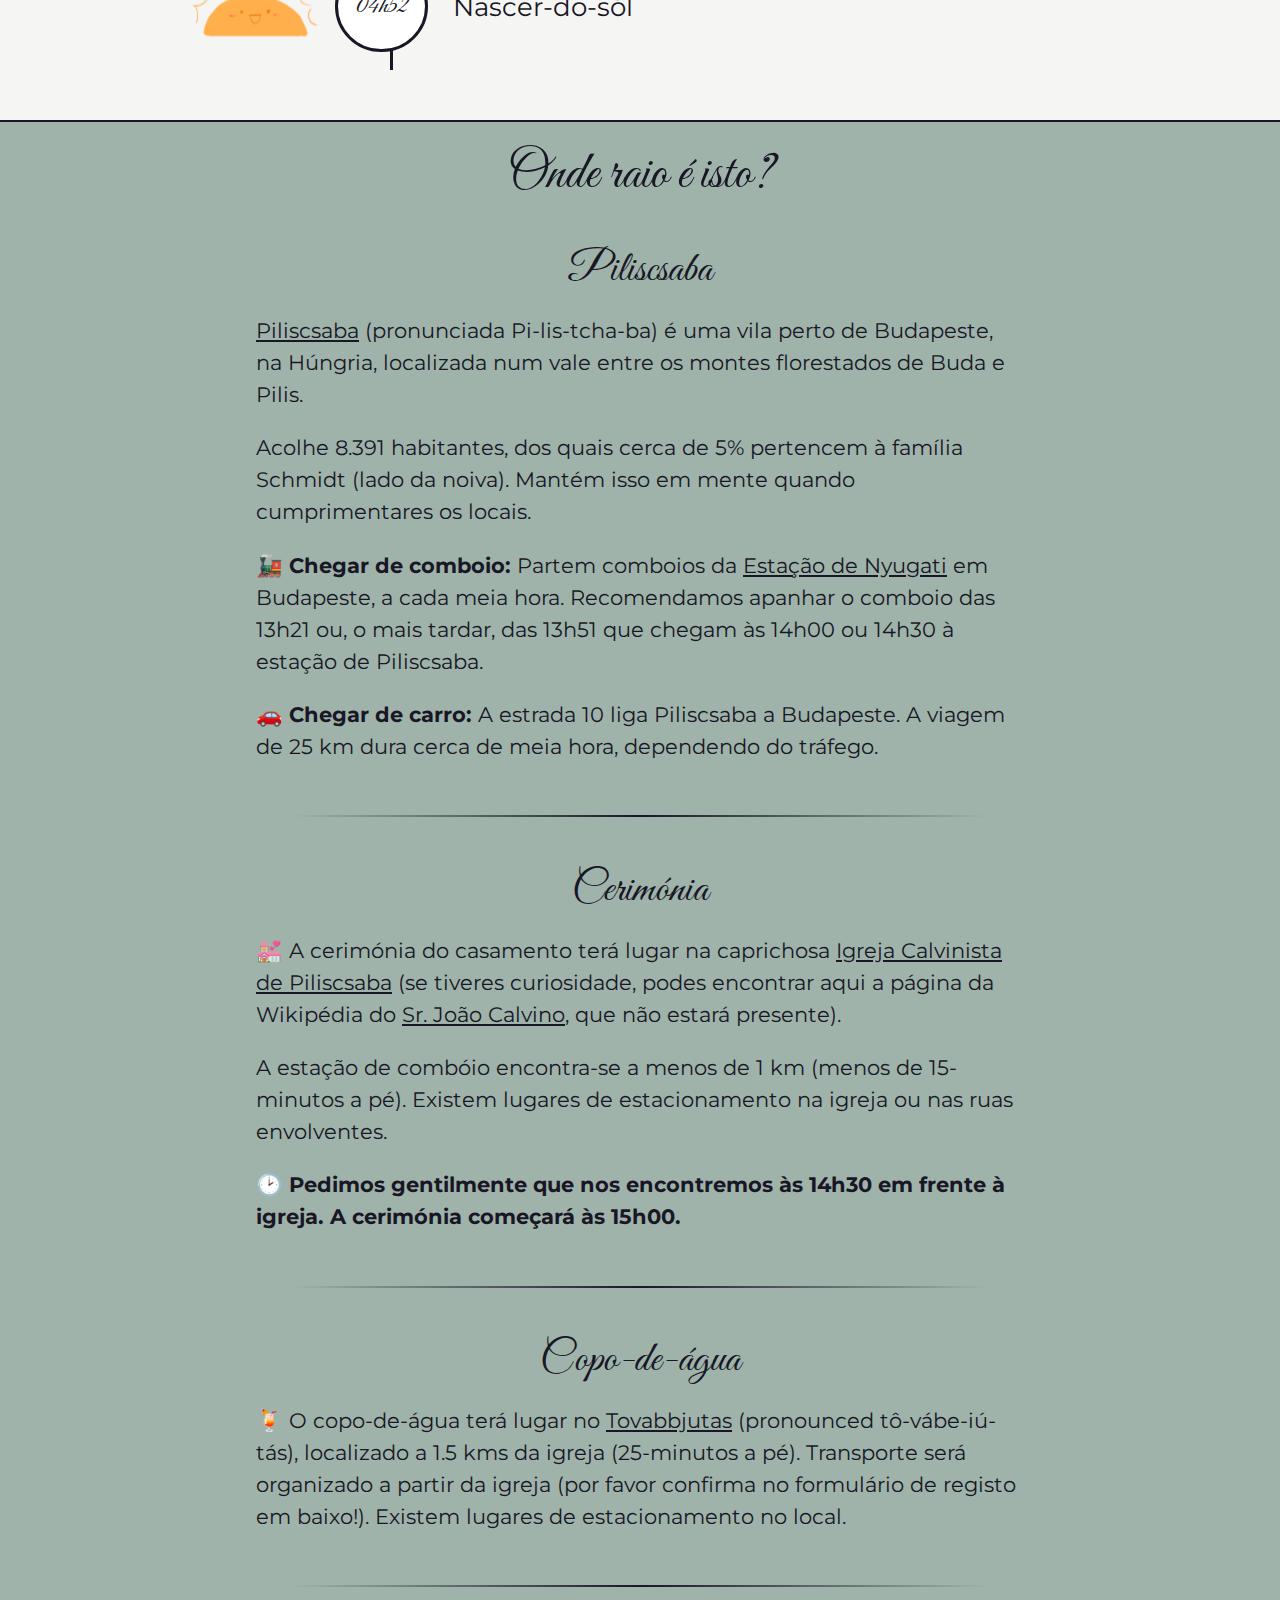
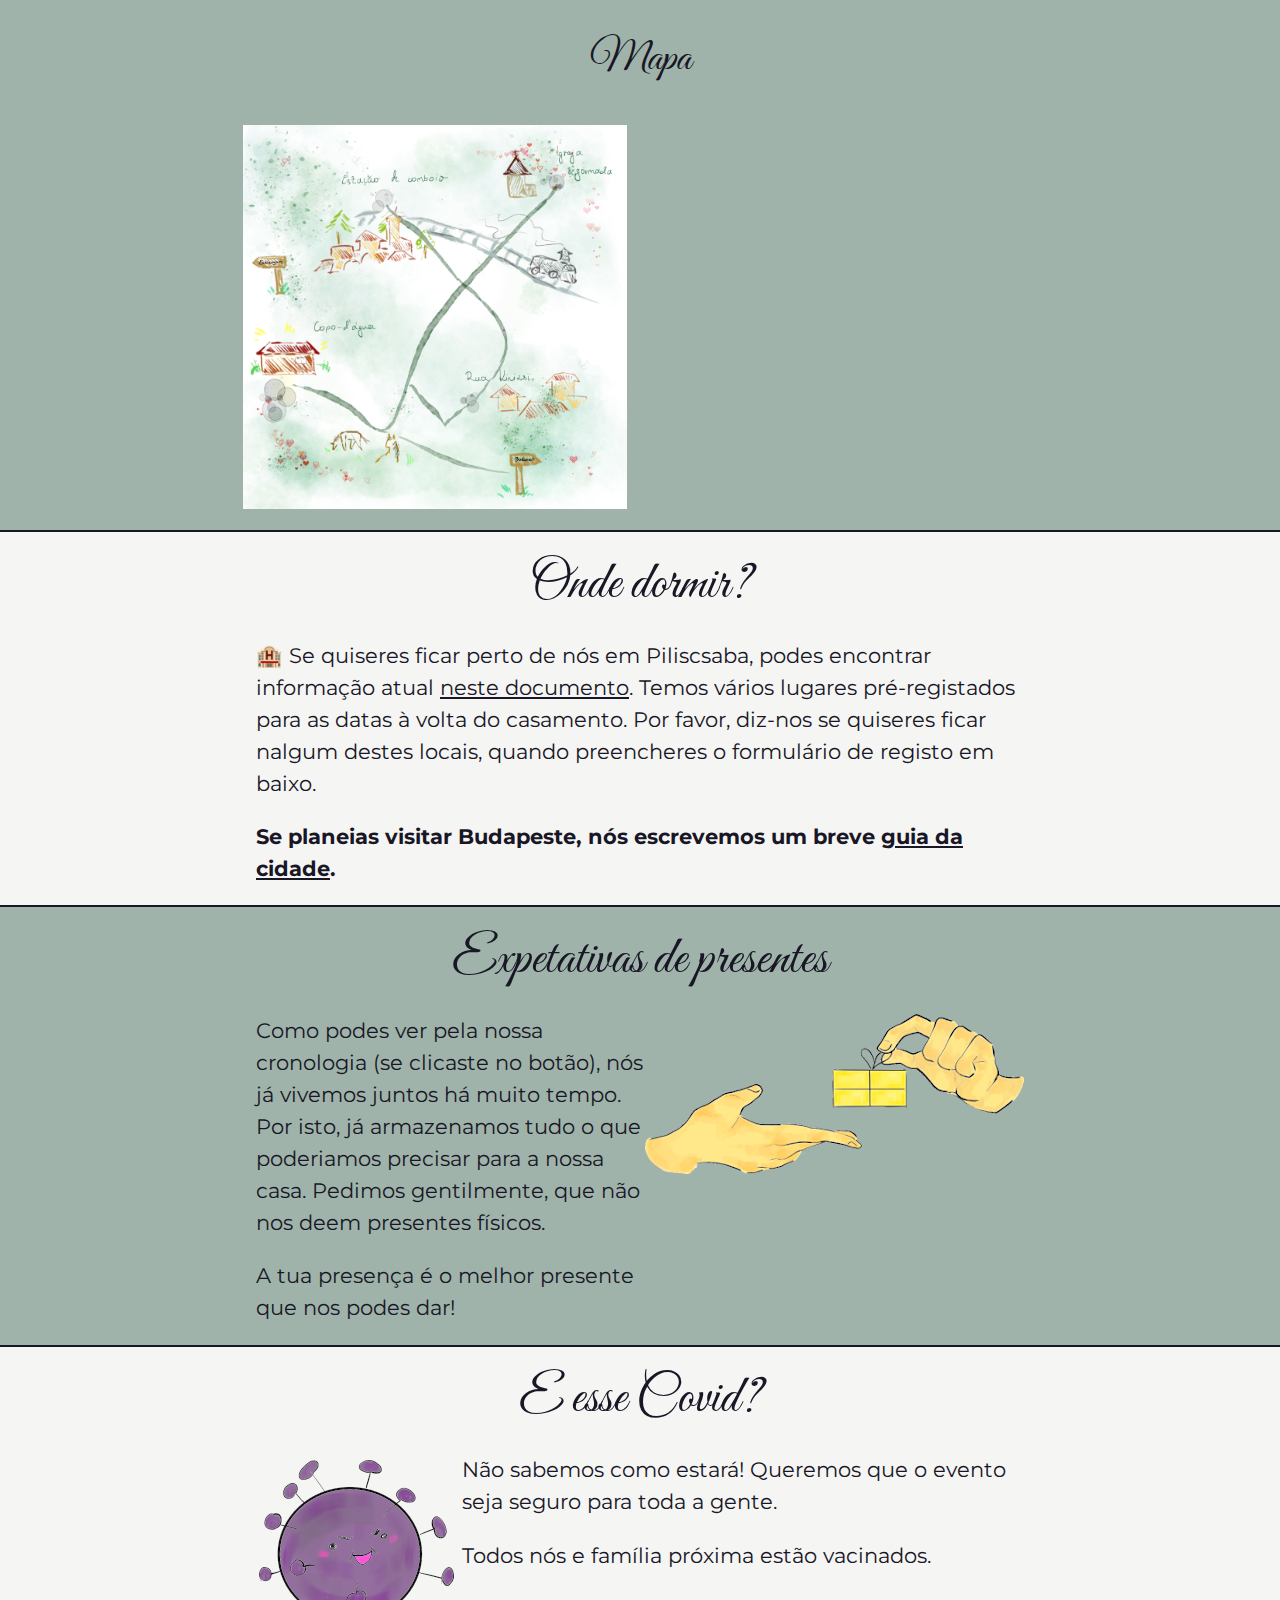
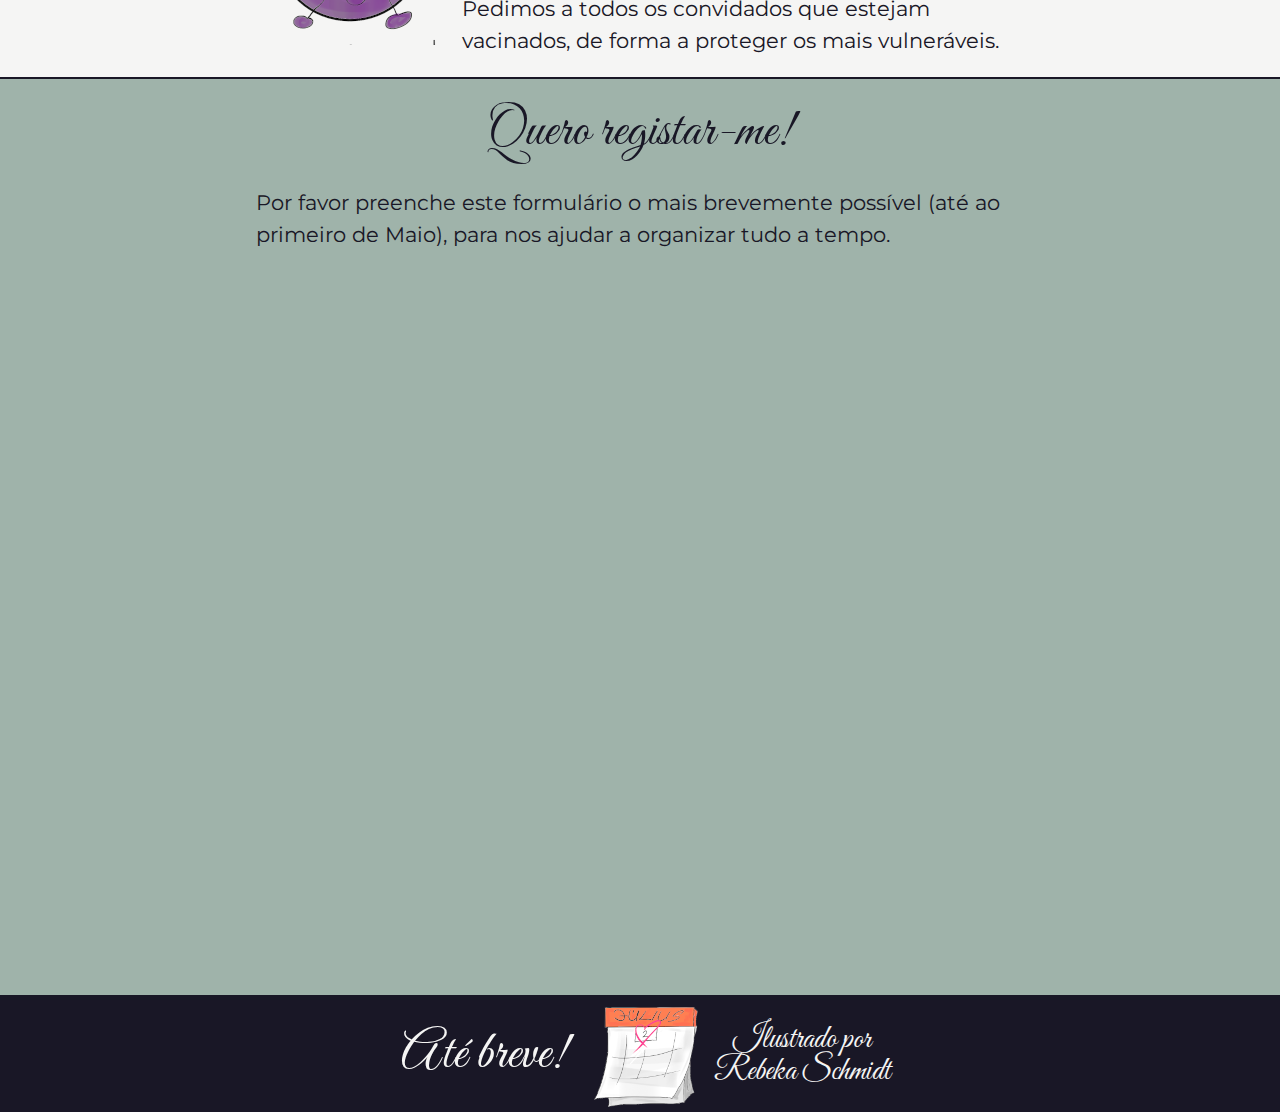
==== commit 912a7daf: "Add Budapest guide link" ====
--- a/casamento.html
+++ b/casamento.html
@@ -286,6 +286,7 @@
             href="https://docs.google.com/document/d/1QhvzmFHe52G3KZaTI9P6nIridWxrXYBQgWcIYpRPBWU/edit?usp=sharing"
             target="_blank">neste documento</a>. Temos vários lugares pré-registados para as datas à volta do casamento. Por favor, diz-nos se quiseres ficar nalgum destes locais, quando preencheres o formulário de registo em baixo.
         </p>
+        <p><b>Se planeias visitar Budapeste, nós escrevemos um breve <a href="https://docs.google.com/document/d/1_J9YpHs8ead9P4sxQ5HP-txPGyTk31sBHiuzlzZzxEY/edit?usp=sharing" target="_blank">guia da cidade</a>.</b></p>
       </div>
     </section>
 
